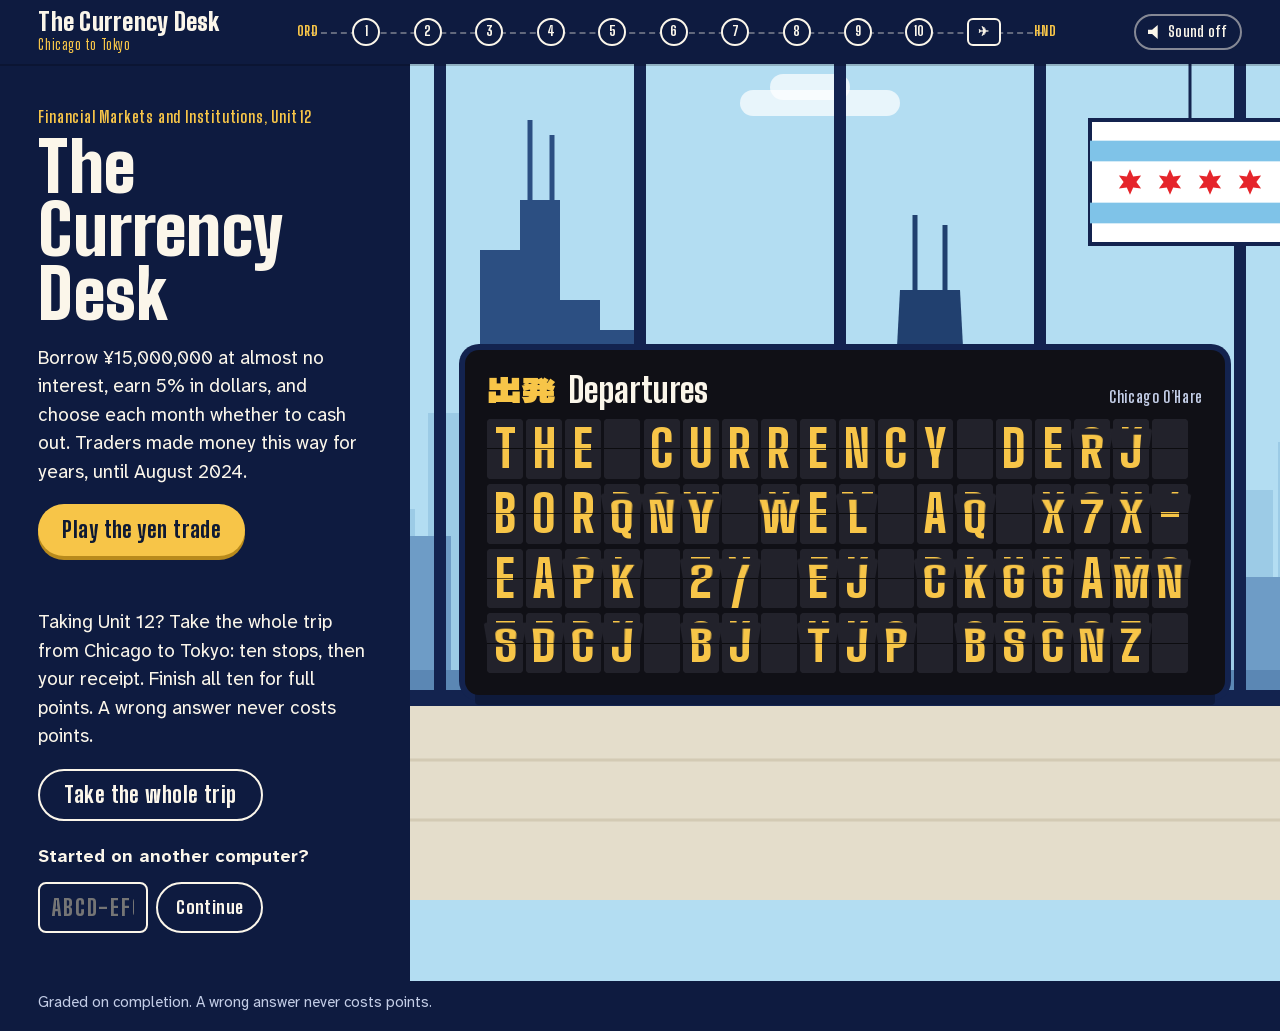
==== v2/index.html @ fcdde96c "Currency Desk v2 preview under v2/ (Chicago to Tokyo journey) Version 1 at the repo root is untouche" ====
<!doctype html>
<html lang="en">
<head>
<meta charset="utf-8">
<meta name="viewport" content="width=device-width, initial-scale=1">
<title>The Currency Desk</title>
<meta name="description" content="Financial Markets and Institutions, Unit 12. Fly from Chicago to Tokyo, change money, price an apple and a Big Mac, and ride the yen carry trade month by month.">
<meta name="theme-color" content="#13234F">
<link rel="icon" href="data:image/svg+xml,%3Csvg xmlns='http://www.w3.org/2000/svg' viewBox='0 0 32 32'%3E%3Crect width='32' height='32' rx='6' fill='%2313234F'/%3E%3Ctext x='16' y='24' font-size='20' text-anchor='middle' fill='%23F7C548' font-family='sans-serif' font-weight='900'%3E%C2%A5%3C/text%3E%3C/svg%3E">
<link rel="preload" href="assets/fonts/big-shoulders.woff2" as="font" type="font/woff2" crossorigin>
<link rel="preload" href="assets/fonts/atkinson-next.woff2" as="font" type="font/woff2" crossorigin>
<link rel="stylesheet" href="style.css">
</head>
<body data-sky="day">
<a class="skip" href="#beat">Skip to the current stop</a>
<div id="backdrop" aria-hidden="true"></div>
<header class="top">
  <p class="mark"><span class="mark-a">The Currency Desk</span><span class="mark-b">Chicago to Tokyo</span></p>
  <nav class="route" aria-label="Your trip: ten stops and your receipt">
    <ol id="route"></ol>
  </nav>
  <div class="tools">
    <button type="button" id="soundBtn" class="tool" aria-pressed="false"><span class="tool-ic" aria-hidden="true"></span><span class="tool-tx">Sound off</span></button>
  </div>
</header>
<main id="beat" tabindex="-1"></main>
<footer class="foot"><p id="codeLine"></p></footer>
<div id="flight" hidden></div>
<script>window.DESK_NO_UI = true;</script>
<script src="config.js"></script>
<script src="desk-engine.js"></script>
<script src="journey.js"></script>
<script src="data/yen-history.js"></script>
<script src="fx.js"></script>
<script src="art.js"></script>
<script src="app.js"></script>
</body>
</html>
---- v2/style.css ----
/* The Currency Desk v2. Palette from the Chicago flag and Hiroshige's night blue; see ../DESIGN.md. */
@font-face { font-family: 'Big Shoulders Display'; src: url(assets/fonts/big-shoulders.woff2) format('woff2'); font-weight: 100 900; font-display: swap; }
@font-face { font-family: 'Atkinson Hyperlegible Next'; src: url(assets/fonts/atkinson-next.woff2) format('woff2'); font-weight: 200 800; font-display: swap; }
@font-face { font-family: 'Dela Gothic One'; src: url(assets/fonts/dela-gothic-jp-subset.woff2) format('woff2'); font-display: swap; }

:root {
  --night: #13234F; --night2: #1C3266; --deep: #0C1736; --band: #0E1B40; --sky: #B3DDF2; --red: #C8102E; --red2: #E5252B;
  --lantern: #F7C548; --paper: #FBF6EA; --ink: #0F1A33; --mint: #2FBF7F; --mint-ink: #146B43; --neon: #FF5FA2; --cyan: #5CE1E6;
  --muted: #C3CDE6; --display: 'Big Shoulders Display', 'Arial Narrow', sans-serif; --body: 'Atkinson Hyperlegible Next', system-ui, sans-serif; --jp: 'Dela Gothic One', 'Hiragino Sans', 'Yu Gothic', sans-serif;
  --gutter: clamp(16px, 3vw, 40px); color-scheme: dark;
}
* { box-sizing: border-box; }
[hidden] { display: none !important; }
html { -webkit-text-size-adjust: 100%; }
body { margin: 0; min-height: 100vh; background: var(--night); color: var(--paper); font: 18px/1.5 var(--body); overflow-x: hidden; }
body[data-sky="day"] { background: var(--sky); }
body[data-sky="deep"] { background: var(--deep); }
body[data-sky="dawn"] { background: #FFE6D5; }
.skip { position: absolute; left: -999px; top: 8px; background: var(--lantern); color: var(--ink); padding: 8px 12px; z-index: 50; }
.skip:focus { left: 8px; }
:focus-visible { outline: 3px solid var(--lantern); outline-offset: 3px; border-radius: 4px; }
.sr { position: absolute; width: 1px; height: 1px; overflow: hidden; clip: rect(0 0 0 0); white-space: nowrap; }
button { font: inherit; color: inherit; cursor: pointer; }

/* ---------- backdrop: the scene behind everything ---------- */
#backdrop { position: fixed; inset: 0; z-index: 0; transition: opacity .6s ease; }
#backdrop svg.backdrop { width: 100%; height: 100%; display: block; }
#backdrop.fade { opacity: 0; }

/* ---------- top bar: the route ---------- */
.top { position: sticky; top: 0; z-index: 20; display: grid; grid-template-columns: auto 1fr auto; align-items: center; gap: 24px; padding: 10px var(--gutter); background: var(--band); box-shadow: 0 2px 0 rgba(0,0,0,.2); }
.mark { margin: 0; display: flex; flex-direction: column; line-height: 1; }
.mark-a { font: 900 24px/1 var(--display); color: var(--paper); letter-spacing: .01em; }
.mark-b { font: 600 14px/1.2 var(--display); color: var(--lantern); letter-spacing: .04em; margin-top: 3px; }
.route ol { list-style: none; margin: 0; padding: 0; display: flex; align-items: center; justify-content: space-between; position: relative; max-width: 760px; margin-inline: auto; }
.route ol::before { content: ''; position: absolute; left: 14px; right: 14px; top: 50%; border-top: 2px dashed rgba(251,246,234,.35); }
.route li { position: relative; z-index: 1; }
.route button { width: 28px; height: 28px; border-radius: 50%; border: 2px solid var(--paper); background: var(--band); padding: 0; display: grid; place-items: center; color: var(--paper); font: 800 13px/1 var(--display); }
.route button.done { background: var(--paper); color: var(--ink); }
.route button[aria-current="step"] { background: var(--lantern); border-color: var(--lantern); color: var(--ink); transform: scale(1.18); }
.route button.end { border-radius: 6px; width: 34px; }
.route .city { font: 800 13px/1 var(--display); color: var(--lantern); letter-spacing: .06em; }
.tools { display: flex; gap: 8px; }
.tool { background: transparent; border: 2px solid rgba(251,246,234,.5); border-radius: 999px; padding: 6px 12px; font: 700 15px/1 var(--display); letter-spacing: .02em; display: inline-flex; align-items: center; gap: 6px; min-height: 36px; }
.tool[aria-pressed="true"] { border-color: var(--lantern); color: var(--lantern); }
.tool-ic { width: 14px; height: 14px; background: currentColor; clip-path: polygon(0 35%, 30% 35%, 70% 0, 70% 100%, 30% 65%, 0 65%); }

/* ---------- a stop ---------- */
main { position: relative; z-index: 1; outline: none; }
.beat { display: grid; grid-template-columns: minmax(300px, 410px) minmax(0, 1fr); grid-template-areas: "head world" "exa world" "ctrl world"; grid-template-rows: auto auto 1fr; min-height: calc(100vh - 60px); }
.head, .ctrl, .exa { background: var(--band); padding: 0 var(--gutter); }
.exa { grid-area: exa; padding-bottom: 8px; }
.exa:empty { display: none; }
.head { grid-area: head; padding-top: clamp(24px, 5vh, 56px); }
.ctrl { grid-area: ctrl; padding-bottom: 48px; }
.world { grid-area: world; position: relative; padding: clamp(16px, 3vw, 40px); display: flex; flex-direction: column; align-items: center; justify-content: center; gap: 20px; min-width: 0; }
.stopno { font: 700 16px/1 var(--display); letter-spacing: .05em; color: var(--lantern); margin: 0 0 10px; }
h1 { font: 900 clamp(44px, 5.4vw, 76px)/.92 var(--display); margin: 0 0 18px; letter-spacing: .003em; text-wrap: balance; }
.prompt { font-size: 19px; margin: 0 0 18px; max-width: 34ch; }
.prompt b { color: var(--lantern); font-weight: 700; }
.q { font-weight: 700; margin: 6px 0 12px; }
.fb { min-height: 1.5em; margin: 14px 0 0; padding: 0; font-size: 17px; }
.fb:empty { display: none; }
.fb.ok, .fb.bad, .fb.info { padding: 12px 14px; border-radius: 10px; }
.fb.ok { background: rgba(47,191,127,.14); border-left: 5px solid var(--mint); }
.fb.bad { background: rgba(229,37,43,.13); border-left: 5px solid var(--red2); }
.fb.info { background: rgba(247,197,72,.12); border-left: 5px solid var(--lantern); }
.fb b.fbtag { font: 800 19px/1 var(--display); letter-spacing: .03em; margin-right: 6px; color: var(--mint); }
.helps { display: flex; flex-wrap: wrap; gap: 10px; margin-top: 14px; }
.link { background: none; border: 0; padding: 4px 0; color: var(--lantern); text-decoration: underline; text-underline-offset: 3px; font-size: 16px; min-height: 36px; }
.helptext { margin: 10px 0 0; padding: 10px 14px; border: 1.5px dashed rgba(247,197,72,.6); border-radius: 10px; font-size: 16px; }
.next { margin-top: 22px; }
.btn { display: inline-flex; align-items: center; justify-content: center; gap: 10px; min-height: 52px; padding: 10px 24px; border-radius: 999px; border: 0; background: var(--lantern); color: var(--ink); font: 800 22px/1 var(--display); letter-spacing: .02em; text-decoration: none; box-shadow: 0 4px 0 #B88A1C; transition: transform .12s ease, box-shadow .12s ease; }
.btn:active { transform: translateY(3px); box-shadow: 0 1px 0 #B88A1C; }
.btn.ghost { background: transparent; color: var(--paper); border: 2px solid var(--paper); box-shadow: none; }
.btn.red { background: var(--red2); color: #fff; box-shadow: 0 4px 0 #8A0F1A; }
.btn.small { min-height: 44px; font-size: 18px; padding: 8px 18px; }
.btn[disabled] { opacity: .45; cursor: not-allowed; }
.row { display: flex; flex-wrap: wrap; gap: 12px; align-items: center; }

/* tickets: the answer options of a question */
.tickets { display: grid; gap: 10px; margin: 0; padding: 0; list-style: none; }
.ticket { width: 100%; text-align: left; background: var(--paper); color: var(--ink); border: 0; border-radius: 10px; padding: 14px 16px 14px 46px; font-size: 17px; line-height: 1.35; position: relative; box-shadow: 0 3px 0 rgba(0,0,0,.25); -webkit-mask: radial-gradient(circle at 0 50%, transparent 9px, #000 10px); mask: radial-gradient(circle at 0 50%, transparent 9px, #000 10px); }
.ticket::before { content: ''; position: absolute; left: 18px; top: 50%; width: 16px; height: 16px; margin-top: -8px; border-radius: 50%; border: 2.5px solid var(--night); }
.ticket.right { background: #DDF5E8; }
.ticket.right::before { background: var(--mint-ink); border-color: var(--mint-ink); }
.ticket.wrong { background: #FBE2E0; }
.ticket.wrong::before { border-color: var(--red); background: linear-gradient(45deg, transparent 42%, var(--red) 42% 58%, transparent 58%), linear-gradient(-45deg, transparent 42%, var(--red) 42% 58%, transparent 58%); }
.ticket .mk { font-weight: 700; margin-left: 6px; }

/* ---------- split-flap ---------- */
.flap { display: inline-flex; gap: .06em; font: 800 1em/1 var(--display); }
.fl-cell { position: relative; display: inline-block; width: .7em; height: 1.16em; perspective: 3em; border-radius: .08em; background: #1B1B22; box-shadow: inset 0 0 0 1px rgba(255,255,255,.04); }
.fl-cell > span { position: absolute; left: 0; right: 0; height: 50%; overflow: hidden; background: #22222B; color: var(--lantern); }
.fl-cell > span b { position: absolute; left: 0; right: 0; height: 1.16em; line-height: 1.16em; text-align: center; font-weight: 800; }
.fl-t, .fl-ft { top: 0; border-radius: .08em .08em 0 0; }
.fl-b, .fl-fb { bottom: 0; border-radius: 0 0 .08em .08em; }
.fl-t b, .fl-ft b { top: 0; }
.fl-b b, .fl-fb b { bottom: 0; }
.fl-ft { transform-origin: 50% 100%; z-index: 2; backface-visibility: hidden; }
.fl-fb { transform-origin: 50% 0; z-index: 2; transform: rotateX(90deg); backface-visibility: hidden; }
.fl-cell::after { content: ''; position: absolute; left: 0; right: 0; top: 50%; height: 1px; margin-top: -.5px; background: rgba(0,0,0,.65); z-index: 3; }
.flap.paper .fl-cell > span { color: var(--paper); }

/* the departures board */
.board { container-type: inline-size; background: #101016; border-radius: 14px; padding: clamp(12px, 2vw, 22px); box-shadow: 0 20px 0 -10px rgba(0,0,0,.25), 0 0 0 6px var(--night); color: var(--lantern); width: min(100%, 760px); }
.board-head { display: flex; align-items: baseline; justify-content: space-between; gap: 12px; margin: 0 0 12px; font: 800 clamp(22px, 3vw, 34px)/1 var(--display); color: var(--paper); }
.board-head .jp { font-family: var(--jp); font-weight: 400; color: var(--lantern); margin-right: .4em; }
.board-head small { font: 700 16px/1 var(--display); color: var(--muted); letter-spacing: .04em; }
.board-rows { display: grid; gap: .7cqw; font-size: calc(100cqw / 13.9); }
.board-row { display: flex; justify-content: space-between; gap: .5em; align-items: center; }
.board.two .board-rows { font-size: calc(100cqw / 13.4); }
.board-cap { font: 600 15px/1.3 var(--body); color: var(--muted); margin: 12px 0 0; }
.hang { width: 4px; height: 26px; background: var(--night); margin: -20px auto 0; }

/* the start screen */
.start-pass { background: var(--paper); color: var(--ink); border-radius: 14px; padding: 16px 20px; display: grid; grid-template-columns: 1fr auto; gap: 8px 20px; align-items: center; width: min(100%, 560px); box-shadow: 0 6px 0 rgba(0,0,0,.2); position: relative; }
.start-pass::after { content: ''; position: absolute; right: 150px; top: 10px; bottom: 10px; border-left: 2px dashed #C8BFA8; }
.codein input { width: 12.5ch; }
.start-pass .lbl { font: 700 14px/1 var(--display); letter-spacing: .06em; color: #4A5577; }
.start-pass .code { font: 900 34px/1 var(--display); letter-spacing: .06em; }
.start-pass .route-txt { font: 900 30px/1 var(--display); }
.codein { display: flex; gap: 8px; margin-top: 12px; flex-wrap: wrap; }
.codein input { font: 800 22px/1 var(--display); letter-spacing: .08em; padding: 10px 12px; width: 11ch; border-radius: 8px; border: 2px solid var(--paper); background: transparent; color: var(--paper); text-transform: uppercase; }

/* ---------- paper slips, tags and ledgers (where answers are typed) ---------- */
.slip { background: var(--paper); color: var(--ink); border-radius: 6px; padding: 14px 18px; box-shadow: 0 6px 0 rgba(0,0,0,.18); position: relative; }
.slip.torn { -webkit-mask: linear-gradient(#000 0 0) top/100% calc(100% - 8px) no-repeat, radial-gradient(circle at 6px 0, transparent 5px, #000 5.5px) bottom/12px 8px repeat-x; mask: linear-gradient(#000 0 0) top/100% calc(100% - 8px) no-repeat, radial-gradient(circle at 6px 0, transparent 5px, #000 5.5px) bottom/12px 8px repeat-x; padding-bottom: 22px; }
.slip h3 { font: 800 15px/1 var(--display); letter-spacing: .06em; color: #4A5577; margin: 0 0 8px; }
.eq { display: flex; flex-wrap: wrap; align-items: center; gap: 6px 10px; font: 800 clamp(24px, 3vw, 34px)/1.15 var(--display); }
.eq .op { color: #6A7391; font-weight: 600; }
.eq .ans { color: var(--mint-ink); }
.eq + .eq { margin-top: 10px; }
.num-in { display: inline-flex; align-items: center; border-bottom: 3px solid var(--ink); }
.num-in span { font: inherit; color: #6A7391; }
.num-in input { font: 800 clamp(24px, 3vw, 34px)/1.1 var(--display); width: 6.2ch; border: 2px solid #C9A227; border-bottom: 0; background: #FFF1B8; color: var(--ink); padding: 4px 6px; border-radius: 4px 4px 0 0; }
.num-in input.wide { width: 8.5ch; }
.num-in.ok { border-color: var(--mint-ink); }
.num-in.bad { border-color: var(--red); }
.num-in .mk { margin-left: 6px; font-size: .8em; }
.ex { opacity: .96; transform: scale(.94); transform-origin: top center; }
.ex-cap { font-size: 15px; color: var(--muted); margin: 6px 0 0; max-width: 46ch; }
.label-chip { display: inline-block; font: 800 14px/1 var(--display); letter-spacing: .06em; background: var(--lantern); color: var(--ink); padding: 5px 8px; border-radius: 4px; margin-bottom: 8px; }
.pair { display: grid; grid-template-columns: repeat(2, minmax(0, 1fr)); gap: 18px; width: min(100%, 760px); align-items: start; }

/* the counter */
.booth { width: min(100%, 760px); background: var(--night); border-radius: 18px 18px 8px 8px; padding: 0 0 18px; box-shadow: 0 0 0 6px #0A1230; color: var(--paper); }
.booth-sign { display: flex; align-items: center; justify-content: center; gap: 16px; background: var(--lantern); color: var(--ink); border-radius: 18px 18px 0 0; padding: 10px 16px; font: 900 clamp(20px, 3vw, 30px)/1 var(--display); letter-spacing: .04em; }
.booth-sign .jp { font: 400 clamp(20px, 3vw, 30px)/1 var(--jp); letter-spacing: .1em; }
.booth-rate { display: flex; justify-content: center; align-items: center; gap: 12px; padding: 16px; font-size: clamp(22px, 3.4vw, 40px); }
.booth-rate .lab { font: 700 18px/1.1 var(--display); color: var(--muted); text-align: right; }
.booth-body { display: grid; grid-template-columns: minmax(0, 1fr) minmax(0, 1fr); gap: 16px; padding: 0 16px; }
.tray { min-height: 140px; background: #0A1230; border-radius: 10px; padding: 12px; position: relative; display: flex; flex-wrap: wrap; align-content: flex-start; gap: 4px; }
.tray .lbl { position: absolute; left: 12px; bottom: 8px; font: 700 13px/1 var(--display); color: var(--muted); letter-spacing: .05em; }
.tray .note { width: 92px; height: auto; display: block; margin-right: -46px; filter: drop-shadow(0 2px 0 rgba(0,0,0,.35)); }
.tray .note.dl { animation: slidein .45s cubic-bezier(.2,.9,.3,1.2) both; }
@keyframes slidein { from { transform: translate(-60px, -30px) rotate(-12deg); opacity: 0; } to { transform: none; opacity: 1; } }
.tray .count { position: absolute; right: 12px; bottom: 8px; font: 900 26px/1 var(--display); color: var(--lantern); }

/* scales */
.scalebox { width: min(100%, 640px); }
.scale { width: 100%; display: block; overflow: visible; }
.tags { display: grid; grid-template-columns: 1fr 1fr; gap: 14px; margin-top: -8px; }
.tag { background: var(--paper); color: var(--ink); border-radius: 8px; padding: 10px 12px 12px; position: relative; text-align: center; box-shadow: 0 4px 0 rgba(0,0,0,.25); }
.tag::before { content: ''; position: absolute; left: 50%; top: 8px; width: 10px; height: 10px; margin-left: -5px; border-radius: 50%; background: var(--night); }
.tag .where { font: 800 15px/1 var(--display); letter-spacing: .06em; color: #4A5577; margin: 10px 0 6px; }
.tag .price { font: 900 clamp(30px, 4.2vw, 46px)/1 var(--display); }
.tag .jp, .node .jp, .jp-s { font: 700 16px/1 'Hiragino Kaku Gothic ProN', 'Hiragino Sans', 'Yu Gothic', 'Noto Sans JP', 'Noto Sans CJK JP', sans-serif; margin-right: 6px; }
.tag .sub { font-size: 15px; margin-top: 6px; color: #3A4568; }
.tag .eq { justify-content: center; font-size: clamp(22px, 2.6vw, 28px); margin-top: 8px; }
.tag button.pick { margin-top: 10px; width: 100%; }
.pick { background: var(--night); color: var(--paper); border: 0; border-radius: 999px; min-height: 44px; font: 800 18px/1 var(--display); letter-spacing: .02em; padding: 8px 14px; }
.pick[aria-pressed="true"] { background: var(--mint-ink); }
.pick.no { background: var(--red); }
.awning { width: min(100%, 640px); height: 54px; border-radius: 10px 10px 0 0; background: repeating-linear-gradient(90deg, var(--red2) 0 48px, var(--paper) 48px 96px); position: relative; display: grid; place-items: center; box-shadow: 0 10px 0 -4px rgba(0,0,0,.3); }
.awning::after { content: ''; position: absolute; left: 0; right: 0; bottom: -14px; height: 14px; background: radial-gradient(circle at 24px 0, var(--red2) 23px, transparent 24px) 0 0/96px 14px repeat-x, radial-gradient(circle at 72px 0, var(--paper) 23px, transparent 24px) 0 0/96px 14px repeat-x; }
.awning span { background: var(--night); color: var(--paper); font: 400 26px/1 var(--jp); padding: 8px 18px; border-radius: 6px; letter-spacing: .12em; position: relative; z-index: 1; }
.neon { font: 400 clamp(28px, 5vw, 54px)/1 var(--jp); color: #FFE3F0; text-shadow: 0 0 6px var(--neon), 0 0 18px var(--neon), 0 0 36px rgba(255,95,162,.6); padding: 10px 22px; border: 4px solid #FFE3F0; border-radius: 16px; box-shadow: 0 0 10px var(--neon), inset 0 0 10px var(--neon); letter-spacing: .06em; }
.neon small { display: block; font: 800 16px/1.4 var(--display); letter-spacing: .2em; text-align: center; color: var(--paper); text-shadow: none; }
.dialbox { display: grid; grid-template-columns: auto minmax(0, 1fr); gap: 18px; align-items: center; width: min(100%, 640px); }
.dial { width: clamp(180px, 22vw, 240px); aspect-ratio: 1; touch-action: none; cursor: grab; border-radius: 50%; }
.dial:active { cursor: grabbing; }
.dial-svg { width: 100%; height: 100%; display: block; }
.readout { font-size: 18px; }
.readout .big { font: 900 clamp(26px, 3.2vw, 38px)/1.05 var(--display); display: block; margin-bottom: 6px; }
.readout .eqline { font: 800 clamp(22px, 2.6vw, 28px)/1.2 var(--display); color: var(--lantern); }
.mini { width: min(100%, 640px); background: rgba(14,27,64,.85); border-radius: 14px; padding: 12px 14px; border: 1.5px solid rgba(251,246,234,.2); }
.mini summary { cursor: pointer; font: 800 18px/1.2 var(--display); letter-spacing: .03em; color: var(--lantern); min-height: 32px; }
.mini .minirow { display: grid; grid-template-columns: minmax(0, 1fr) 140px; gap: 12px; align-items: center; margin-top: 8px; }
.mini .minirow p { margin: 0; font-size: 15px; }

/* the market */
.market { width: min(100%, 820px); display: grid; gap: 16px; }
.gauge { background: rgba(10,18,48,.9); border-radius: 14px; padding: 14px 16px; border: 1.5px solid rgba(251,246,234,.18); }
.gauge h3 { margin: 0 0 8px; font: 800 20px/1.1 var(--display); letter-spacing: .02em; display: flex; justify-content: space-between; align-items: baseline; gap: 10px; }
.gauge h3 small { font: 600 14px/1 var(--body); color: var(--muted); }
.tape { position: relative; height: 46px; border-radius: 8px; background: #1B2A55; box-shadow: inset 4px 0 0 rgba(92,225,230,.6), inset -4px 0 0 rgba(255,95,162,.6); }
.tape .band { position: absolute; top: 0; bottom: 0; background: rgba(247,197,72,.12); border-left: 3px solid var(--lantern); border-right: 3px solid var(--lantern); }
.tape .mark { position: absolute; top: -6px; bottom: -6px; width: 6px; margin-left: -3px; background: var(--paper); border-radius: 3px; box-shadow: 0 0 0 3px var(--night); transition: left .7s cubic-bezier(.2,.9,.3,1); }
.tape .ends { position: absolute; inset: 0; display: flex; justify-content: space-between; align-items: center; padding: 0 10px; font-size: 14px; color: var(--paper); pointer-events: none; }
.tape .ends .jp { font-family: var(--jp); }
.gauge .bigflap { font-size: clamp(28px, 4vw, 44px); }
.gaugerow { display: grid; grid-template-columns: 1fr 1fr; gap: 16px; }
.tank { display: flex; align-items: center; gap: 10px; margin-top: 10px; font-size: 14px; color: var(--muted); }
.tank .t { flex: 1; height: 12px; border-radius: 6px; background: rgba(251,246,234,.15); overflow: hidden; }
.tank .t i { display: block; height: 100%; background: var(--mint); transition: width .7s ease; }
.gnote { font-size: 15px; margin: 8px 0 0; min-height: 1.4em; color: var(--paper); }
.orders { display: grid; grid-template-columns: repeat(auto-fit, minmax(150px, 1fr)); gap: 10px; }
.order { text-align: left; border: 0; border-radius: 10px; padding: 10px 12px; background: var(--paper); color: var(--ink); box-shadow: 0 4px 0 rgba(0,0,0,.3); min-height: 84px; display: flex; flex-direction: column; gap: 4px; transition: transform .35s ease, opacity .35s ease; }
.order b { font: 800 18px/1.05 var(--display); }
.order span { font-size: 14px; line-height: 1.25; }
.order .side { font: 800 13px/1 var(--display); letter-spacing: .06em; padding: 3px 6px; border-radius: 4px; align-self: flex-start; }
.order .side.buy { background: #CFEFF1; color: #0D4F53; }
.order .side.sell { background: #FFD3E4; color: #7A0F3D; }
.order { position: relative; }
.order .sentmk { display: none; position: absolute; right: 10px; top: 10px; font: 800 13px/1 var(--display); letter-spacing: .06em; background: var(--night); color: var(--paper); padding: 3px 6px; border-radius: 4px; }
.order.sent { opacity: .45; pointer-events: none; transform: scale(.97); box-shadow: none; }
.order.sent .sentmk { display: block; }
.stamp-note { display: block; margin-top: 10px; }
.gnote .stamp { margin-top: 16px; }
.stamp { display: inline-block; font: 900 22px/1 var(--display); letter-spacing: .04em; color: #fff; background: var(--red); padding: 10px 14px; border-radius: 6px; transform: rotate(-4deg); box-shadow: 0 0 0 3px #fff, 0 0 0 6px var(--red); }
.stamp.drop { animation: stampin .5s cubic-bezier(.2,1.4,.4,1) both; }
@keyframes stampin { from { transform: translateY(-80px) rotate(-14deg) scale(1.4); opacity: 0; } to { transform: rotate(-4deg); opacity: 1; } }

/* the trading floor */
.floor { width: min(100%, 900px); display: grid; gap: 14px; }
.tickerbar { display: flex; flex-wrap: wrap; align-items: center; justify-content: space-between; gap: 12px; background: rgba(8,17,42,.92); border-radius: 12px; padding: 12px 16px; border: 1.5px solid rgba(251,246,234,.15); }
.tickerbar .pair-l { font: 800 16px/1.1 var(--display); color: var(--muted); letter-spacing: .05em; }
.tickerbar .jp { font-family: var(--jp); color: var(--neon); }
.tickerbar .tick { font-size: clamp(28px, 4vw, 44px); }
.month { font: 900 clamp(24px, 3vw, 34px)/1 var(--display); }
.gainbox { text-align: right; }
.gainbox .lab { font-size: 14px; color: var(--muted); display: block; }
.gainbox .val { font: 900 clamp(30px, 4.4vw, 50px)/1 var(--display); color: var(--mint); font-variant-numeric: tabular-nums; }
.gainbox .val.neg { color: #FF8B85; }
.chartwrap { background: rgba(8,17,42,.95); border-radius: 14px; padding: 10px 12px 6px; border: 1.5px solid rgba(251,246,234,.15); position: relative; }
.chart { width: 100%; height: auto; display: block; overflow: visible; }
.accounts { display: grid; grid-template-columns: 1fr 1fr; gap: 12px; }
.acct { background: rgba(8,17,42,.9); border-radius: 12px; padding: 10px 14px; border: 1.5px solid rgba(251,246,234,.15); position: relative; overflow: hidden; }
.acct .lab { font-size: 14px; color: var(--muted); }
.acct .v { font: 900 26px/1.1 var(--display); font-variant-numeric: tabular-nums; }
.acct .coinfly { position: absolute; right: 16px; top: -30px; width: 30px; height: 30px; border-radius: 50%; background: var(--lantern); border: 3px solid #B88A1C; color: var(--ink); font: 900 14px/24px var(--display); text-align: center; }
.acct .coinfly.go { animation: coin .8s cubic-bezier(.4,0,.6,1.4) both; }
@keyframes coin { 0% { transform: translateY(0); opacity: 0; } 20% { opacity: 1; } 100% { transform: translateY(56px); opacity: 0; } }
.acct .plus { position: absolute; right: 14px; bottom: 8px; font: 800 16px/1 var(--display); color: var(--mint); opacity: 0; }
.acct .plus.go { animation: rise 1.1s ease both; }
.acct .plus.minus { color: #FF8B85; }
@keyframes rise { 0% { opacity: 0; transform: translateY(8px); } 25% { opacity: 1; } 100% { opacity: 0; transform: translateY(-16px); } }
.news { font-size: 18px; min-height: 3em; margin: 0; padding: 12px 16px; border-radius: 10px; background: rgba(8,17,42,.9); border-left: 5px solid var(--lantern); }
.news.alert { border-left-color: var(--red2); background: rgba(80,10,20,.85); }
.decide { display: flex; flex-wrap: wrap; gap: 12px; }
.shake { animation: shake .5s ease both; }
@keyframes shake { 10%, 90% { transform: translateX(-2px); } 20%, 80% { transform: translateX(4px); } 30%, 50%, 70% { transform: translateX(-6px); } 40%, 60% { transform: translateX(6px); } }
.flow { display: grid; grid-template-columns: 1fr auto 1fr auto 1fr; gap: 10px; align-items: center; width: min(100%, 860px); }
.node { background: var(--paper); color: var(--ink); border-radius: 12px; padding: 14px; text-align: center; min-height: 150px; display: flex; flex-direction: column; justify-content: center; gap: 4px; box-shadow: 0 5px 0 rgba(0,0,0,.3); }
.node b { font: 900 22px/1 var(--display); }
.node .jp { color: var(--red); }
.node .amt { font: 900 26px/1 var(--display); color: var(--ink); min-height: 1em; }
.node.lit { box-shadow: 0 0 0 4px var(--lantern), 0 5px 0 rgba(0,0,0,.3); }
.arrow { width: 44px; height: 6px; background: rgba(251,246,234,.3); position: relative; border-radius: 3px; }
.arrow::after { content: ''; position: absolute; right: -4px; top: -7px; border: 10px solid transparent; border-left: 12px solid rgba(251,246,234,.3); border-right: 0; }
.arrow.lit { background: var(--lantern); }
.arrow.lit::after { border-left-color: var(--lantern); }
.ledger { background: var(--paper); color: var(--ink); border-radius: 6px; padding: 14px 16px; box-shadow: 0 6px 0 rgba(0,0,0,.25); background-image: repeating-linear-gradient(transparent 0 43px, #E3D9C0 43px 44px); }
.ledger h3 { margin: 0 0 6px; font: 800 18px/1.1 var(--display); letter-spacing: .03em; }
.ledger .ln { display: grid; grid-template-columns: minmax(0, 1.2fr) minmax(0, 1.3fr) minmax(0, 1fr); gap: 10px; align-items: center; min-height: 44px; border-bottom: 1px solid #E3D9C0; }
.ledger .ln:last-child { border-bottom: 0; }
.ledger .ln .l { font-weight: 700; font-size: 16px; }
.ledger .ln .c { font-size: 15px; color: #3A4568; }
.ledger .ln .r { font: 900 24px/1 var(--display); text-align: right; }
.ledger .r .num-in input { font-size: 22px; width: 100%; text-align: right; }
.ledger .r .num-in { width: 100%; }
.ledger.ex { transform: none; opacity: .97; }
.slider { width: 100%; accent-color: var(--lantern); height: 36px; }
.bemeter { display: grid; grid-template-columns: minmax(0, 1fr) auto; gap: 14px; align-items: center; background: rgba(8,17,42,.9); padding: 12px 16px; border-radius: 12px; border: 1.5px solid rgba(251,246,234,.15); }
.bemeter .val { font: 900 clamp(26px, 3.4vw, 40px)/1 var(--display); text-align: right; font-variant-numeric: tabular-nums; }
.history { width: min(100%, 900px); background: var(--paper); color: var(--ink); border-radius: 14px; padding: 16px 18px; box-shadow: 0 8px 0 rgba(0,0,0,.25); }
.history h2 { font: 900 30px/1 var(--display); margin: 0 0 4px; }
.history p { margin: 0 0 8px; font-size: 16px; }
.history svg { width: 100%; height: auto; display: block; }
.history .src { font-size: 13px; color: #4A5577; margin-top: 6px; }

/* postcards */
.cards3 { display: grid; grid-template-columns: repeat(3, minmax(0, 1fr)); gap: 16px; width: min(100%, 900px); }
.pc { background: var(--paper); color: var(--ink); border: 0; border-radius: 10px; padding: 10px; text-align: left; box-shadow: 0 6px 0 rgba(0,0,0,.2); position: relative; display: flex; flex-direction: column; gap: 8px; transition: transform .2s ease; }
.pc svg { width: 100%; height: auto; border-radius: 6px; display: block; }
.pc .who { font-size: 16px; font-weight: 700; line-height: 1.3; }
.pc .after { font-size: 15px; color: #3A4568; }
.pc[aria-pressed="true"] { transform: translateY(-6px); box-shadow: 0 0 0 4px var(--mint-ink), 0 10px 0 rgba(0,0,0,.2); }
.pc .chk { position: absolute; top: 18px; right: 18px; width: 36px; height: 36px; border-radius: 50%; background: var(--paper); border: 3px solid var(--night); display: grid; place-items: center; font: 900 20px/1 var(--display); color: transparent; }
.pc[aria-pressed="true"] .chk { background: var(--mint-ink); border-color: var(--mint-ink); color: #fff; }
.pc .verdict { font: 900 18px/1 var(--display); letter-spacing: .04em; padding: 6px 8px; border-radius: 4px; align-self: flex-start; }
.pc .verdict.win { background: #DDF5E8; color: var(--mint-ink); }
.pc .verdict.lose { background: #FBE2E0; color: var(--red); }
.coinwrap { width: min(100%, 520px); }
.coinwrap svg { width: 100%; height: auto; display: block; }
.coinwrap .coin { transform-origin: 200px 80px; }
.coinwrap.wobble .coin { animation: wob 2.6s ease-in-out both; }
@keyframes wob { 0% { transform: none; } 30% { transform: translateY(26px) rotate(-8deg); } 60% { transform: translateY(26px) rotate(-8deg); } 100% { transform: none; } }

/* the postcard home */
.postcard { width: min(100%, 860px); background: var(--paper); color: var(--ink); border-radius: 10px; display: grid; grid-template-columns: minmax(0, .9fr) minmax(0, 1.1fr); box-shadow: 0 10px 0 rgba(0,0,0,.2); overflow: hidden; }
.postcard .pic { position: relative; background: var(--night); min-height: 260px; }
.postcard .pic img { width: 100%; height: 100%; object-fit: cover; display: block; }
.postcard .pic .bubble { position: absolute; left: 14px; right: 14px; bottom: 14px; background: #fff; color: var(--ink); border-radius: 16px 16px 16px 4px; padding: 10px 14px; font-size: 16px; box-shadow: 0 4px 0 rgba(0,0,0,.25); }
.postcard .write { padding: 16px 18px; position: relative; }
.postcard .stampbox { position: absolute; right: 16px; top: 16px; width: 64px; height: 76px; border: 3px dotted var(--red); display: grid; place-items: center; font: 400 22px/1 var(--jp); color: var(--red); background: #fff; }
.postcard label { font: 800 18px/1 var(--display); letter-spacing: .03em; display: block; margin: 6px 0 10px; }
.postcard textarea { width: 100%; min-height: 220px; resize: vertical; border: 0; background: repeating-linear-gradient(transparent 0 33px, #D6CCB4 33px 34px); color: var(--ink); font: 19px/34px var(--body); padding: 0 4px; }
.postcard .wc { font-size: 15px; color: #3A4568; margin: 6px 0 0; }

/* the receipt */
.passprev { width: min(100%, 640px); border-radius: 12px; box-shadow: 0 12px 0 rgba(0,0,0,.2); display: block; }
.openlist { list-style: none; padding: 0; margin: 10px 0 0; display: grid; gap: 6px; }
.openlist li { display: flex; gap: 10px; align-items: center; flex-wrap: wrap; }
.okmark { font: 900 16px/1 var(--display); color: var(--mint); }
.nomark { font: 900 16px/1 var(--display); color: #FF8B85; }

/* flight */
#flight { position: fixed; inset: 0; z-index: 40; background: var(--sky); display: grid; place-items: center; overflow: hidden; }
#flight .sky { position: absolute; inset: 0; background: linear-gradient(180deg, #B3DDF2, #FFD9C2 55%, #13234F 56%); }
#flight .layer { position: absolute; inset: 0; transition: opacity 2.6s ease; }
#flight svg.route-map { position: absolute; inset: 0; width: 100%; height: 100%; }
#flight .arrive { position: relative; z-index: 2; display: grid; grid-template-columns: auto minmax(0, 360px); gap: 28px; align-items: center; padding: 24px; opacity: 0; transition: opacity .8s ease; max-width: 900px; }
#flight .arrive.show { opacity: 1; }
#flight .poster { margin: 0; border: 10px solid var(--paper); box-shadow: 0 16px 0 rgba(0,0,0,.3); background: var(--paper); width: min(36vw, calc(60vh * .66)); }
#flight .poster img { width: 100%; height: auto; display: block; }
#flight.landed svg.route-map { opacity: .18; transition: opacity 1s ease; }
#flight .poster figcaption { font-size: 12px; color: var(--ink); padding: 6px 2px 0; line-height: 1.3; }
#flight h2 { font: 900 clamp(60px, 9vw, 120px)/.85 var(--display); margin: 0; color: var(--paper); }
#flight h2 .jp { display: block; font: 400 clamp(36px, 5vw, 60px)/1.1 var(--jp); color: var(--lantern); }
#flight p { color: var(--paper); font-size: 19px; }
#flight .skipf { position: absolute; right: 16px; top: 16px; z-index: 3; }

.foot { position: relative; z-index: 0; padding: 10px var(--gutter) 18px; background: var(--band); color: var(--muted); font-size: 15px; }
.foot p { margin: 0; }
.foot b { color: var(--paper); letter-spacing: .06em; }

/* ---------- phone ---------- */
@media (max-width: 860px) {
  .top { grid-template-columns: 1fr auto; gap: 8px 12px; padding: 8px 16px; }
  .route { grid-column: 1 / -1; grid-row: 2; }
  .route .city { display: none; }
  .route button { width: 24px; height: 24px; font-size: 12px; }
  .route button.end { width: 28px; }
  .mark-a { font-size: 21px; }
  .beat { grid-template-columns: minmax(0, 1fr); grid-template-areas: "head" "exa" "world" "ctrl"; min-height: 0; }
  .exa { padding-bottom: 14px; }
  .head { padding-top: 20px; padding-bottom: 4px; }
  .ctrl { padding-top: 16px; }
  .world { padding: 18px 16px 22px; }
  h1 { font-size: clamp(40px, 12vw, 56px); margin-bottom: 12px; }
  .prompt { font-size: 18px; max-width: none; }
  .pair, .booth-body, .gaugerow, .accounts { grid-template-columns: minmax(0, 1fr); }
  .dialbox { grid-template-columns: minmax(0, 1fr); justify-items: center; text-align: center; }
  .cards3 { grid-template-columns: minmax(0, 1fr); }
  .pc { display: grid; grid-template-columns: 120px minmax(0, 1fr); align-items: start; }
  .pc svg { grid-row: span 3; }
  .pc .chk { top: auto; bottom: 10px; right: 10px; }
  .flow { grid-template-columns: minmax(0, 1fr); }
  .arrow { transform: rotate(90deg); margin: 6px auto; }
  .postcard { grid-template-columns: minmax(0, 1fr); }
  .postcard .pic { min-height: 180px; max-height: 220px; }
  .ledger .ln { grid-template-columns: minmax(0, 1fr) minmax(0, 1fr); }
  .ledger .ln .c { grid-column: 1 / -1; grid-row: 2; font-size: 14px; padding-bottom: 6px; }
  #flight .arrive { grid-template-columns: minmax(0, 1fr); justify-items: center; text-align: center; }
  #flight .poster { width: min(60vw, 240px); }
  .mini .minirow { grid-template-columns: minmax(0, 1fr) 96px; }
  .start-pass::after { right: 120px; }
}
@media (max-width: 860px) {
  .ridebar { position: fixed; left: 0; right: 0; bottom: 0; z-index: 30; background: var(--band); padding: 10px 16px 14px; box-shadow: 0 -3px 0 rgba(247,197,72,.5); }
  .ridebar .q { font-size: 15px; margin: 0 0 8px; }
  .ridebar .decide { flex-wrap: nowrap; gap: 8px; }
  .ridebar .btn { font-size: 17px; min-height: 48px; padding: 8px 12px; flex: 1; }
  body:has(.ridebar) .foot { padding-bottom: 150px; }
  .accounts { grid-template-columns: 1fr 1fr; }
  .acct .v { font-size: 19px; }
  .acct .lab { font-size: 12px; }
  .tickerbar { padding: 10px 12px; }
}
@media (prefers-reduced-motion: reduce) {
  *, *::before, *::after { animation-duration: .01ms !important; animation-iteration-count: 1 !important; transition-duration: .01ms !important; }
}

/* the example panel in the left band */
.exa .mini { width: 100%; background: rgba(255,255,255,.05); }
.exa .slip.ex, .exa .ledger.ex { transform: none; }
.exa .slip .eq { font-size: 24px; }
.exa .ledger .ln { grid-template-columns: minmax(0, 1fr) auto; }
.exa .ledger .ln .c { grid-column: 1 / -1; grid-row: 2; font-size: 14px; padding-bottom: 4px; }
.exa .ledger .ln .r { font-size: 22px; }
.exa .minirow { grid-template-columns: minmax(0, 1fr) 110px; }
.bmrow { display: grid; grid-template-columns: minmax(0, 1.25fr) minmax(0, 1fr); gap: 28px; align-items: center; width: min(100%, 980px); }
.bmrow .dialbox { grid-template-columns: minmax(0, 1fr); justify-items: center; text-align: center; width: 100%; }
.openlist li { justify-content: space-between; border-bottom: 1px solid rgba(251,246,234,.15); padding: 4px 0; }
.openlist .link { min-height: 32px; }
@media (max-width: 860px) { .bmrow { grid-template-columns: minmax(0, 1fr); } }

/* the hook and the share card */
.dare { font: 800 22px/1.2 var(--display); color: var(--ink); background: var(--lantern); padding: 10px 14px; border-radius: 8px; margin: 0 0 16px; }
.head .row { margin: 4px 0 26px; }
.share { width: 100%; background: var(--paper); color: var(--ink); border-radius: 14px; padding: 16px 18px; box-shadow: 0 6px 0 rgba(0,0,0,.25); }
.exits { display: grid; grid-template-columns: repeat(12, 1fr); gap: 4px; align-items: end; height: 70px; margin-bottom: 8px; }
.exits span { display: flex; flex-direction: column; align-items: center; justify-content: flex-end; gap: 3px; height: 100%; }
.exits i { display: block; width: 70%; background: #9CC9B3; border-radius: 3px 3px 0 0; }
.exits i.neg { background: #F2A39F; }
.exits b { font: 800 13px/1 var(--display); color: #4A5577; }
.exits .best i { background: var(--mint-ink); }
.exits .me i { background: var(--lantern); box-shadow: 0 0 0 3px var(--ink); }
.exits .me b { color: var(--ink); text-decoration: underline; }
.verdict-l { font: 800 22px/1.2 var(--display); margin: 6px 0 12px; }
.sharemsg { margin: 8px 0 0; font-size: 15px; }
.nw { white-space: nowrap; }
.share .btn.ghost { color: var(--ink); border-color: var(--ink); }
@media (max-width: 860px) { .bemeter { grid-template-columns: minmax(0, 1fr); } .bemeter .val { text-align: left; } }
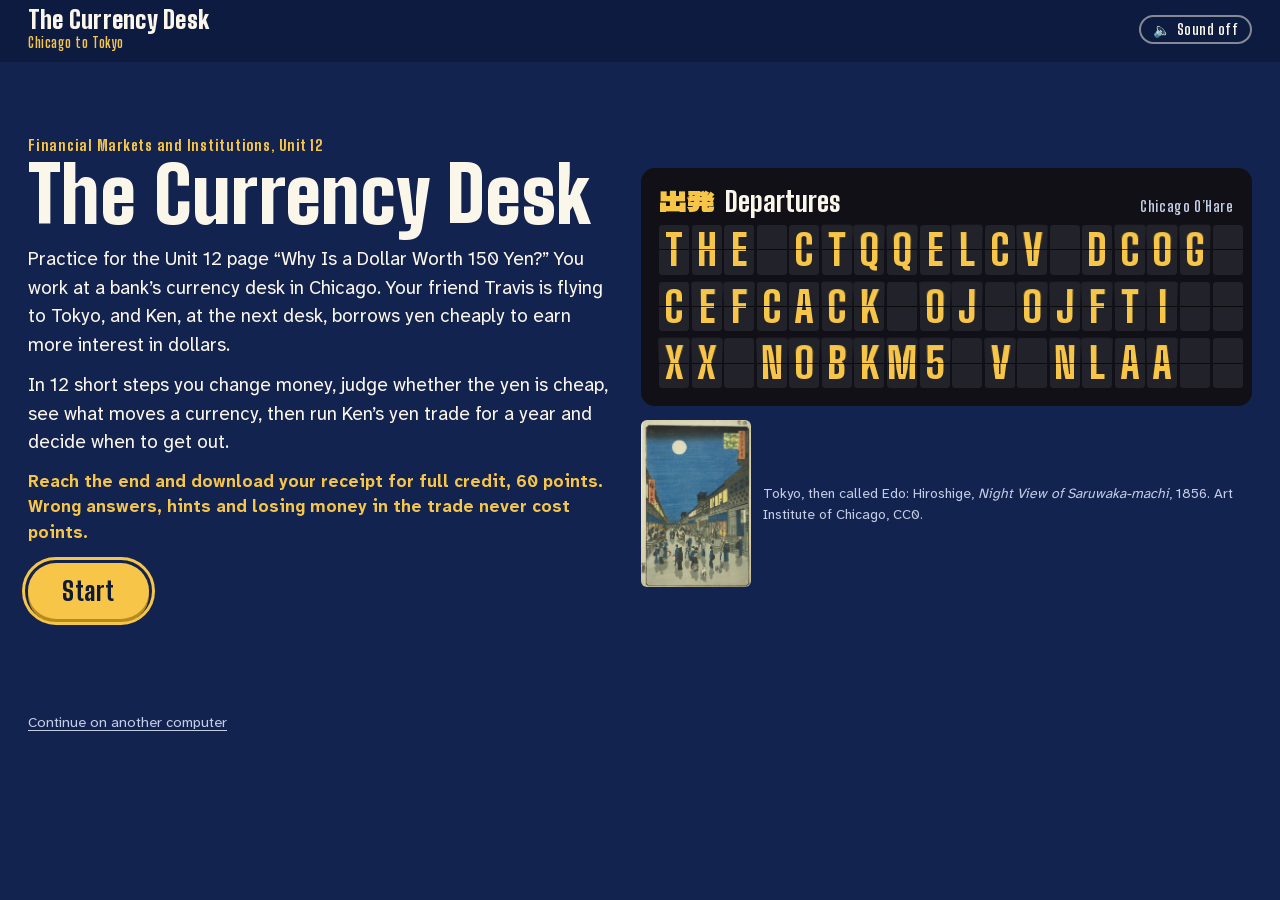
==== commit 6d4db6d6: "Currency Desk v2: step-by-step rebuild (one Start button, twelve named steps, the yen trade as the o" ====
--- a/v2/index.html
+++ b/v2/index.html
@@ -4,32 +4,32 @@
 <meta charset="utf-8">
 <meta name="viewport" content="width=device-width, initial-scale=1">
 <title>The Currency Desk</title>
-<meta name="description" content="Financial Markets and Institutions, Unit 12. Fly from Chicago to Tokyo, change money, price an apple and a Big Mac, and ride the yen carry trade month by month.">
-<meta name="theme-color" content="#13234F">
+<meta name="description" content="Financial Markets and Institutions, Unit 12. Practice for Why Is a Dollar Worth 150 Yen?: change money, judge whether the yen is cheap, see what moves a currency, and run the yen carry trade for a year.">
+<meta name="theme-color" content="#0E1B40">
 <link rel="icon" href="data:image/svg+xml,%3Csvg xmlns='http://www.w3.org/2000/svg' viewBox='0 0 32 32'%3E%3Crect width='32' height='32' rx='6' fill='%2313234F'/%3E%3Ctext x='16' y='24' font-size='20' text-anchor='middle' fill='%23F7C548' font-family='sans-serif' font-weight='900'%3E%C2%A5%3C/text%3E%3C/svg%3E">
 <link rel="preload" href="assets/fonts/big-shoulders.woff2" as="font" type="font/woff2" crossorigin>
 <link rel="preload" href="assets/fonts/atkinson-next.woff2" as="font" type="font/woff2" crossorigin>
 <link rel="stylesheet" href="style.css">
 </head>
-<body data-sky="day">
-<a class="skip" href="#beat">Skip to the current stop</a>
-<div id="backdrop" aria-hidden="true"></div>
+<body>
+<a class="skip" href="#main">Skip to the step</a>
 <header class="top">
-  <p class="mark"><span class="mark-a">The Currency Desk</span><span class="mark-b">Chicago to Tokyo</span></p>
-  <nav class="route" aria-label="Your trip: ten stops and your receipt">
-    <ol id="route"></ol>
-  </nav>
-  <div class="tools">
-    <button type="button" id="soundBtn" class="tool" aria-pressed="false"><span class="tool-ic" aria-hidden="true"></span><span class="tool-tx">Sound off</span></button>
+  <div class="top-in">
+    <p class="mark"><span class="mark-a">The Currency Desk</span><span class="mark-b">Chicago to Tokyo</span></p>
+    <nav class="route" aria-label="The twelve steps and your receipt"><ol id="route"></ol><p class="route-now" id="routeNow" aria-live="polite"></p></nav>
+    <div class="tools"><button type="button" id="soundBtn" class="tool" aria-pressed="false"><span class="tool-ic" aria-hidden="true"></span><span class="tool-tx">Sound off</span></button></div>
   </div>
 </header>
-<main id="beat" tabindex="-1"></main>
-<footer class="foot"><p id="codeLine"></p></footer>
-<div id="flight" hidden></div>
+<main id="main" tabindex="-1"></main>
+<footer class="foot">
+  <p><span id="codeLine"></span><details id="codeMore"><summary>Continue on another computer</summary>
+    <form class="codein" id="codeForm"><label for="codeIn">Type the desk code from your other computer</label><input id="codeIn" placeholder="ABCD-EFGH" maxlength="9" autocomplete="off" spellcheck="false"><button class="btn small ghost light" type="submit">Continue</button><span class="err" id="codeErr" role="alert"></span></form></details></p>
+</footer>
 <script>window.DESK_NO_UI = true;</script>
 <script src="config.js"></script>
 <script src="desk-engine.js"></script>
 <script src="journey.js"></script>
+<script src="lesson.js"></script>
 <script src="data/yen-history.js"></script>
 <script src="fx.js"></script>
 <script src="art.js"></script>
--- a/v2/style.css
+++ b/v2/style.css
@@ -1,96 +1,166 @@
-/* The Currency Desk v2. Palette from the Chicago flag and Hiroshige's night blue; see ../DESIGN.md. */
+/* The Currency Desk, step-by-step version (2026-11-19). The travel-poster skin of the journey version (Chicago flag blue,
+   Hiroshige's night blue, lantern yellow, the split-flap board) on the Mortgage Machine's structure: the picture and the
+   worked example on the left, the question and its controls on a paper card on the right. See ../DESIGN.md. */
 @font-face { font-family: 'Big Shoulders Display'; src: url(assets/fonts/big-shoulders.woff2) format('woff2'); font-weight: 100 900; font-display: swap; }
 @font-face { font-family: 'Atkinson Hyperlegible Next'; src: url(assets/fonts/atkinson-next.woff2) format('woff2'); font-weight: 200 800; font-display: swap; }
 @font-face { font-family: 'Dela Gothic One'; src: url(assets/fonts/dela-gothic-jp-subset.woff2) format('woff2'); font-display: swap; }
 
 :root {
-  --night: #13234F; --night2: #1C3266; --deep: #0C1736; --band: #0E1B40; --sky: #B3DDF2; --red: #C8102E; --red2: #E5252B;
-  --lantern: #F7C548; --paper: #FBF6EA; --ink: #0F1A33; --mint: #2FBF7F; --mint-ink: #146B43; --neon: #FF5FA2; --cyan: #5CE1E6;
-  --muted: #C3CDE6; --display: 'Big Shoulders Display', 'Arial Narrow', sans-serif; --body: 'Atkinson Hyperlegible Next', system-ui, sans-serif; --jp: 'Dela Gothic One', 'Hiragino Sans', 'Yu Gothic', sans-serif;
-  --gutter: clamp(16px, 3vw, 40px); color-scheme: dark;
+  --night: #13234F; --night2: #1C3266; --deep: #0C1736; --band: #0E1B40; --sky: #B3DDF2; --red: #C8102E; --red2: #E5252B; --red-ink: #A8261E;
+  --lantern: #F7C548; --paper: #FBF6EA; --paper2: #F1E9D6; --ink: #0F1A33; --ink2: #3A4568; --mint: #2FBF7F; --mint-ink: #146B43; --cyan: #5CE1E6;
+  --muted: #C3CDE6; --line: #D9CFB8;
+  --display: 'Big Shoulders Display', 'Arial Narrow', sans-serif; --body: 'Atkinson Hyperlegible Next', system-ui, sans-serif; --jp: 'Dela Gothic One', 'Hiragino Sans', 'Yu Gothic', sans-serif;
+  --gutter: clamp(16px, 2.4vw, 28px); color-scheme: light;
 }
 * { box-sizing: border-box; }
 [hidden] { display: none !important; }
 html { -webkit-text-size-adjust: 100%; }
 body { margin: 0; min-height: 100vh; background: var(--night); color: var(--paper); font: 18px/1.5 var(--body); overflow-x: hidden; }
-body[data-sky="day"] { background: var(--sky); }
-body[data-sky="deep"] { background: var(--deep); }
-body[data-sky="dawn"] { background: #FFE6D5; }
 .skip { position: absolute; left: -999px; top: 8px; background: var(--lantern); color: var(--ink); padding: 8px 12px; z-index: 50; }
 .skip:focus { left: 8px; }
 :focus-visible { outline: 3px solid var(--lantern); outline-offset: 3px; border-radius: 4px; }
+.card :focus-visible, .worked :focus-visible { outline-color: var(--night); }
 .sr { position: absolute; width: 1px; height: 1px; overflow: hidden; clip: rect(0 0 0 0); white-space: nowrap; }
 button { font: inherit; color: inherit; cursor: pointer; }
-
-/* ---------- backdrop: the scene behind everything ---------- */
-#backdrop { position: fixed; inset: 0; z-index: 0; transition: opacity .6s ease; }
-#backdrop svg.backdrop { width: 100%; height: 100%; display: block; }
-#backdrop.fade { opacity: 0; }
-
-/* ---------- top bar: the route ---------- */
-.top { position: sticky; top: 0; z-index: 20; display: grid; grid-template-columns: auto 1fr auto; align-items: center; gap: 24px; padding: 10px var(--gutter); background: var(--band); box-shadow: 0 2px 0 rgba(0,0,0,.2); }
+b, strong { font-weight: 700; }
+.nw { white-space: nowrap; }
+
+/* ---------- top bar: name, the named steps, sound ---------- */
+.top { position: sticky; top: 0; z-index: 20; background: var(--band); box-shadow: 0 2px 0 rgba(0,0,0,.25); }
+.top-in { max-width: 1320px; margin: 0 auto; display: grid; grid-template-columns: auto minmax(0, 1fr) auto; align-items: center; gap: 22px; padding: 8px var(--gutter); }
 .mark { margin: 0; display: flex; flex-direction: column; line-height: 1; }
 .mark-a { font: 900 24px/1 var(--display); color: var(--paper); letter-spacing: .01em; }
-.mark-b { font: 600 14px/1.2 var(--display); color: var(--lantern); letter-spacing: .04em; margin-top: 3px; }
-.route ol { list-style: none; margin: 0; padding: 0; display: flex; align-items: center; justify-content: space-between; position: relative; max-width: 760px; margin-inline: auto; }
+.mark-b { font: 700 14px/1.2 var(--display); color: var(--lantern); letter-spacing: .04em; margin-top: 3px; }
+.route { min-width: 0; }
+.route ol { list-style: none; margin: 0 auto; padding: 0; display: flex; align-items: center; justify-content: space-between; position: relative; max-width: 720px; }
 .route ol::before { content: ''; position: absolute; left: 14px; right: 14px; top: 50%; border-top: 2px dashed rgba(251,246,234,.35); }
 .route li { position: relative; z-index: 1; }
-.route button { width: 28px; height: 28px; border-radius: 50%; border: 2px solid var(--paper); background: var(--band); padding: 0; display: grid; place-items: center; color: var(--paper); font: 800 13px/1 var(--display); }
+.route .city { font: 800 13px/1 var(--display); color: var(--lantern); letter-spacing: .06em; background: var(--band); padding: 0 4px; }
+.route button { width: 30px; height: 30px; border-radius: 50%; border: 2px solid var(--paper); background: var(--band); padding: 0; display: grid; place-items: center; color: var(--paper); font: 800 14px/1 var(--display); }
 .route button.done { background: var(--paper); color: var(--ink); }
 .route button[aria-current="step"] { background: var(--lantern); border-color: var(--lantern); color: var(--ink); transform: scale(1.18); }
-.route button.end { border-radius: 6px; width: 34px; }
-.route .city { font: 800 13px/1 var(--display); color: var(--lantern); letter-spacing: .06em; }
+.route button.end { border-radius: 6px; }
+.route-now { margin: 4px 0 0; text-align: center; font: 700 15px/1.2 var(--display); letter-spacing: .03em; color: var(--muted); }
+.route-now b { color: var(--paper); font-weight: 800; }
 .tools { display: flex; gap: 8px; }
-.tool { background: transparent; border: 2px solid rgba(251,246,234,.5); border-radius: 999px; padding: 6px 12px; font: 700 15px/1 var(--display); letter-spacing: .02em; display: inline-flex; align-items: center; gap: 6px; min-height: 36px; }
-.tool[aria-pressed="true"] { border-color: var(--lantern); color: var(--lantern); }
-.tool-ic { width: 14px; height: 14px; background: currentColor; clip-path: polygon(0 35%, 30% 35%, 70% 0, 70% 100%, 30% 65%, 0 65%); }
-
-/* ---------- a stop ---------- */
-main { position: relative; z-index: 1; outline: none; }
-.beat { display: grid; grid-template-columns: minmax(300px, 410px) minmax(0, 1fr); grid-template-areas: "head world" "exa world" "ctrl world"; grid-template-rows: auto auto 1fr; min-height: calc(100vh - 60px); }
-.head, .ctrl, .exa { background: var(--band); padding: 0 var(--gutter); }
-.exa { grid-area: exa; padding-bottom: 8px; }
-.exa:empty { display: none; }
-.head { grid-area: head; padding-top: clamp(24px, 5vh, 56px); }
-.ctrl { grid-area: ctrl; padding-bottom: 48px; }
-.world { grid-area: world; position: relative; padding: clamp(16px, 3vw, 40px); display: flex; flex-direction: column; align-items: center; justify-content: center; gap: 20px; min-width: 0; }
-.stopno { font: 700 16px/1 var(--display); letter-spacing: .05em; color: var(--lantern); margin: 0 0 10px; }
-h1 { font: 900 clamp(44px, 5.4vw, 76px)/.92 var(--display); margin: 0 0 18px; letter-spacing: .003em; text-wrap: balance; }
-.prompt { font-size: 19px; margin: 0 0 18px; max-width: 34ch; }
-.prompt b { color: var(--lantern); font-weight: 700; }
-.q { font-weight: 700; margin: 6px 0 12px; }
-.fb { min-height: 1.5em; margin: 14px 0 0; padding: 0; font-size: 17px; }
+.tool { display: inline-flex; align-items: center; gap: 6px; background: transparent; border: 2px solid rgba(251,246,234,.5); border-radius: 999px; padding: 5px 12px; font: 700 15px/1 var(--display); color: var(--paper); letter-spacing: .03em; }
+.tool-ic::before { content: '\1F508'; font-size: 14px; }
+.tool[aria-pressed="true"] .tool-ic::before { content: '\1F50A'; }
+
+/* ---------- a step: picture and worked example on the left, the paper card on the right ---------- */
+main { max-width: 1320px; margin: 0 auto; padding: 18px var(--gutter) 24px; outline: none; }
+.step { display: grid; grid-template-columns: minmax(0, 1fr) minmax(360px, 560px); gap: 22px; align-items: start; }
+.left, .right { display: flex; flex-direction: column; gap: 14px; min-width: 0; }
+.pic { margin: 0; background: var(--night2); border-radius: 16px; padding: 16px; position: relative; min-height: 120px; }
+.pic figcaption { font: 600 16px/1.35 var(--body); color: var(--paper); margin-top: 10px; }
+.pic figcaption b { color: var(--lantern); }
+.card { background: var(--paper); color: var(--ink); border-radius: 16px; padding: 18px 20px 20px; box-shadow: 0 12px 0 -6px rgba(0,0,0,.25); }
+.right { gap: 0; }
+.right .card.head { border-radius: 16px 16px 0 0; padding-bottom: 6px; box-shadow: none; }
+.right .card.ctrl { border-radius: 0 0 16px 16px; padding-top: 4px; }
+.foot label { margin-right: 4px; }
+.kicker { margin: 0 0 2px; font: 800 15px/1.2 var(--display); letter-spacing: .05em; color: var(--mint-ink); text-transform: none; }
+.card .kicker { color: #6A4B00; }
+h1 { margin: 0 0 6px; font: 900 clamp(30px, 3.2vw, 38px)/1.02 var(--display); letter-spacing: .005em; }
+.ask { margin: 0; font-size: 18px; line-height: 1.42; }
+.ask b { font-weight: 800; }
+.credit-line { margin: 8px 0 0; font-size: 15.5px; color: var(--ink2); }
+
+/* worked example (always open) */
+.worked { background: var(--paper); color: var(--ink); border-radius: 14px; padding: 12px 16px 14px; border: 2px dashed #B7A57D; }
+.worked h2 { margin: 0 0 6px; font: 800 18px/1.2 var(--display); letter-spacing: .03em; display: flex; gap: 8px; align-items: baseline; flex-wrap: wrap; }
+.worked h2 .tag { background: var(--lantern); color: var(--ink); border-radius: 6px; padding: 2px 8px; font-size: 15px; }
+.worked p { margin: 6px 0 0; font-size: 16px; line-height: 1.45; }
+.wlines { display: grid; gap: 4px; margin: 0; }
+.wl { display: grid; grid-template-columns: minmax(0, 1fr) auto; gap: 2px 12px; align-items: baseline; padding: 4px 0; border-bottom: 1px solid var(--line); }
+.wl:last-child { border-bottom: 0; }
+.wl .l { font-size: 15.5px; font-weight: 700; }
+.wl .v { font: 800 21px/1 var(--display); text-align: right; }
+.wl .c { grid-column: 1 / -1; font-size: 14.5px; color: var(--ink2); margin-top: -2px; }
+
+/* ---------- the three controls: a number box, a pick, a text box ---------- */
+.howto { margin: 6px 0 0; font-size: 15.5px; font-weight: 700; color: var(--ink2); }
+.howto + .items { margin-top: 8px; }
+.decide .btn[disabled] { opacity: .55; cursor: default; }
+.items { display: flex; flex-direction: column; gap: 8px; margin-top: 12px; }
+.item { border-radius: 12px; }
+.box { display: grid; grid-template-columns: minmax(0, 1fr) 176px; gap: 4px 12px; align-items: center; background: var(--paper2); padding: 7px 12px; border: 2px solid transparent; }
+.box.ok { border-color: var(--mint-ink); background: #E3F2E6; }
+.box.bad { border-color: var(--red-ink); }
+.box label { display: flex; flex-direction: column; gap: 2px; }
+.box .lab { font-weight: 700; font-size: 16.5px; line-height: 1.25; }
+.box .calc { font-size: 15px; color: var(--ink2); }
+.box .calc::before { content: '= '; }
+.inwrap { position: relative; display: flex; align-items: center; }
+.inwrap input { width: 100%; font: 800 22px/1 var(--display); letter-spacing: .02em; color: var(--ink); background: #fff; border: 2px solid var(--ink2); border-radius: 10px; padding: 9px 36px 9px 12px; text-align: right; min-height: 46px; }
+.inwrap input::placeholder { color: #8E94A6; }
+.inwrap input:focus-visible { outline: 3px solid var(--night); outline-offset: 2px; }
+.mk { position: absolute; right: 10px; font: 900 22px/1 var(--display); }
+.mk.yes { color: var(--mint-ink); } .mk.no { color: var(--red-ink); }
+.imsg { grid-column: 1 / -1; margin: 2px 0 0; font-size: 15.5px; line-height: 1.4; color: var(--red-ink); font-weight: 600; }
+.imsg:empty { display: none; }
+.given { display: grid; grid-template-columns: minmax(0, 1fr) 176px; gap: 4px 12px; align-items: center; padding: 6px 12px; }
+.given .lab { font-weight: 700; font-size: 16.5px; }
+.given .calc { display: block; font-size: 15px; color: var(--ink2); }
+.given .val { font: 800 22px/1 var(--display); text-align: right; padding-right: 36px; }
+.pick { background: var(--paper2); padding: 8px 12px; border: 2px solid transparent; }
+.pick.ok { border-color: var(--mint-ink); background: #E3F2E6; }
+.pask { margin: 0 0 8px; font-size: 16.5px; line-height: 1.4; font-weight: 600; display: flex; gap: 8px; align-items: flex-start; }
+.pask .mk { position: static; flex: none; }
+.both { display: grid; grid-template-columns: auto auto auto auto; gap: 2px 10px; align-items: baseline; margin: 0 0 8px; font-size: 16px; }
+.both .bl { font-weight: 600; color: var(--ink2); }
+.both .bv { font: 800 21px/1 var(--display); }
+.both .ar { color: var(--ink2); }
+.opts { display: flex; flex-wrap: wrap; gap: 8px; }
+.opt { min-height: 44px; border: 2px solid var(--ink); background: #fff; color: var(--ink); border-radius: 10px; padding: 8px 14px; font: 600 16.5px/1.25 var(--body); text-align: left; flex: 1 1 auto; }
+.opt:hover { background: #FFF6D6; }
+.opt.no { border-color: var(--red-ink); color: var(--red-ink); text-decoration: line-through; text-decoration-thickness: 1.5px; background: #FBE9E6; }
+.opt.yes { border-color: var(--mint-ink); background: var(--mint-ink); color: #fff; }
+.opt.yes::before { content: '✓ '; font-weight: 900; }
+.opt.no::before { content: '✗ '; font-weight: 900; text-decoration: none; display: inline-block; margin-right: 2px; }
+.opt[disabled] { cursor: default; }
+.opt[disabled]:not(.yes) { opacity: .55; }
+.pick .imsg { margin-top: 8px; }
+.pick.row { display: grid; grid-template-columns: minmax(0, 1fr) auto; gap: 6px 12px; align-items: center; }
+.pick.row .pask { margin: 0; }
+.pick.row .opts { flex-wrap: nowrap; }
+.pick.row .opt { flex: none; min-width: 84px; text-align: center; }
+.pick.row .imsg { grid-column: 1 / -1; margin-top: 2px; }
+.ticker .jp { font-family: var(--jp); color: var(--lantern); }
+.left .news { margin: 0; }
+.write textarea { width: 100%; min-height: 150px; font: 17px/1.5 var(--body); color: var(--ink); background: #fff; border: 2px solid var(--ink2); border-radius: 10px; padding: 10px 12px; resize: vertical; }
+.write label { display: block; font-weight: 700; margin-bottom: 6px; }
+.wc { margin: 6px 0 0; font-size: 15.5px; color: var(--ink2); }
+.wc.ok { color: var(--mint-ink); font-weight: 700; }
+
+/* actions, feedback, hint, next */
+.actions { display: flex; flex-wrap: wrap; gap: 10px; align-items: center; margin-top: 14px; }
+.btn { display: inline-flex; align-items: center; justify-content: center; gap: 8px; min-height: 48px; padding: 10px 22px; border-radius: 999px; border: 0; background: var(--lantern); color: var(--ink); font: 800 21px/1.05 var(--display); letter-spacing: .02em; text-decoration: none; box-shadow: 0 4px 0 #B88A1C; }
+.btn:active { transform: translateY(2px); box-shadow: 0 2px 0 #B88A1C; }
+.btn.ink { background: var(--night); color: var(--paper); box-shadow: 0 4px 0 #050B1E; }
+.btn.ghost { background: transparent; color: var(--ink); border: 2px solid var(--ink); box-shadow: none; }
+.on-dark .btn.ghost, .btn.ghost.light { color: var(--paper); border-color: var(--paper); }
+.btn.small { min-height: 40px; padding: 6px 16px; font-size: 18px; }
+.link { background: none; border: 0; padding: 0; color: inherit; text-decoration: underline; text-underline-offset: 3px; font-size: 15.5px; }
+.free { font-size: 15px; color: var(--ink2); }
+.fb { margin: 12px 0 0; padding: 10px 14px; border-radius: 10px; font-size: 17px; line-height: 1.45; }
 .fb:empty { display: none; }
-.fb.ok, .fb.bad, .fb.info { padding: 12px 14px; border-radius: 10px; }
-.fb.ok { background: rgba(47,191,127,.14); border-left: 5px solid var(--mint); }
-.fb.bad { background: rgba(229,37,43,.13); border-left: 5px solid var(--red2); }
-.fb.info { background: rgba(247,197,72,.12); border-left: 5px solid var(--lantern); }
-.fb b.fbtag { font: 800 19px/1 var(--display); letter-spacing: .03em; margin-right: 6px; color: var(--mint); }
-.helps { display: flex; flex-wrap: wrap; gap: 10px; margin-top: 14px; }
-.link { background: none; border: 0; padding: 4px 0; color: var(--lantern); text-decoration: underline; text-underline-offset: 3px; font-size: 16px; min-height: 36px; }
-.helptext { margin: 10px 0 0; padding: 10px 14px; border: 1.5px dashed rgba(247,197,72,.6); border-radius: 10px; font-size: 16px; }
-.next { margin-top: 22px; }
-.btn { display: inline-flex; align-items: center; justify-content: center; gap: 10px; min-height: 52px; padding: 10px 24px; border-radius: 999px; border: 0; background: var(--lantern); color: var(--ink); font: 800 22px/1 var(--display); letter-spacing: .02em; text-decoration: none; box-shadow: 0 4px 0 #B88A1C; transition: transform .12s ease, box-shadow .12s ease; }
-.btn:active { transform: translateY(3px); box-shadow: 0 1px 0 #B88A1C; }
-.btn.ghost { background: transparent; color: var(--paper); border: 2px solid var(--paper); box-shadow: none; }
-.btn.red { background: var(--red2); color: #fff; box-shadow: 0 4px 0 #8A0F1A; }
-.btn.small { min-height: 44px; font-size: 18px; padding: 8px 18px; }
-.btn[disabled] { opacity: .45; cursor: not-allowed; }
-.row { display: flex; flex-wrap: wrap; gap: 12px; align-items: center; }
-
-/* tickets: the answer options of a question */
-.tickets { display: grid; gap: 10px; margin: 0; padding: 0; list-style: none; }
-.ticket { width: 100%; text-align: left; background: var(--paper); color: var(--ink); border: 0; border-radius: 10px; padding: 14px 16px 14px 46px; font-size: 17px; line-height: 1.35; position: relative; box-shadow: 0 3px 0 rgba(0,0,0,.25); -webkit-mask: radial-gradient(circle at 0 50%, transparent 9px, #000 10px); mask: radial-gradient(circle at 0 50%, transparent 9px, #000 10px); }
-.ticket::before { content: ''; position: absolute; left: 18px; top: 50%; width: 16px; height: 16px; margin-top: -8px; border-radius: 50%; border: 2.5px solid var(--night); }
-.ticket.right { background: #DDF5E8; }
-.ticket.right::before { background: var(--mint-ink); border-color: var(--mint-ink); }
-.ticket.wrong { background: #FBE2E0; }
-.ticket.wrong::before { border-color: var(--red); background: linear-gradient(45deg, transparent 42%, var(--red) 42% 58%, transparent 58%), linear-gradient(-45deg, transparent 42%, var(--red) 42% 58%, transparent 58%); }
-.ticket .mk { font-weight: 700; margin-left: 6px; }
-
-/* ---------- split-flap ---------- */
+.fb.ok { background: #E3F2E6; border-left: 6px solid var(--mint-ink); }
+.fb.bad { background: #FBE9E6; border-left: 6px solid var(--red-ink); }
+.fb.info { background: #EEF3FB; border-left: 6px solid var(--night2); }
+.fb .tag { font-weight: 800; }
+.hintbox { margin: 10px 0 0; padding: 10px 14px; border-radius: 10px; background: #FFF6D6; border-left: 6px solid #B88A1C; font-size: 16.5px; line-height: 1.45; }
+.hintbox:empty { display: none; }
+.next { margin-top: 14px; display: flex; flex-wrap: wrap; gap: 10px; align-items: center; }
+.says { display: flex; gap: 10px; align-items: center; margin-top: 12px; }
+.says .face { width: 54px; flex: none; }
+.says .face svg { width: 100%; display: block; }
+.bubble { margin: 0; background: #fff; border: 2px solid var(--ink); border-radius: 14px; padding: 7px 12px; font-size: 16.5px; line-height: 1.35; position: relative; }
+.bubble b { display: block; font: 800 14px/1.2 var(--display); letter-spacing: .03em; color: var(--ink2); }
+
+/* ---------- pictures ---------- */
 .flap { display: inline-flex; gap: .06em; font: 800 1em/1 var(--display); }
-.fl-cell { position: relative; display: inline-block; width: .7em; height: 1.16em; perspective: 3em; border-radius: .08em; background: #1B1B22; box-shadow: inset 0 0 0 1px rgba(255,255,255,.04); }
+.fl-cell { position: relative; display: inline-block; width: .7em; height: 1.16em; perspective: 3em; border-radius: .08em; background: #1B1B22; }
 .fl-cell > span { position: absolute; left: 0; right: 0; height: 50%; overflow: hidden; background: #22222B; color: var(--lantern); }
 .fl-cell > span b { position: absolute; left: 0; right: 0; height: 1.16em; line-height: 1.16em; text-align: center; font-weight: 800; }
 .fl-t, .fl-ft { top: 0; border-radius: .08em .08em 0 0; }
@@ -100,317 +170,156 @@
 .fl-ft { transform-origin: 50% 100%; z-index: 2; backface-visibility: hidden; }
 .fl-fb { transform-origin: 50% 0; z-index: 2; transform: rotateX(90deg); backface-visibility: hidden; }
 .fl-cell::after { content: ''; position: absolute; left: 0; right: 0; top: 50%; height: 1px; margin-top: -.5px; background: rgba(0,0,0,.65); z-index: 3; }
-.flap.paper .fl-cell > span { color: var(--paper); }
-
-/* the departures board */
-.board { container-type: inline-size; background: #101016; border-radius: 14px; padding: clamp(12px, 2vw, 22px); box-shadow: 0 20px 0 -10px rgba(0,0,0,.25), 0 0 0 6px var(--night); color: var(--lantern); width: min(100%, 760px); }
-.board-head { display: flex; align-items: baseline; justify-content: space-between; gap: 12px; margin: 0 0 12px; font: 800 clamp(22px, 3vw, 34px)/1 var(--display); color: var(--paper); }
-.board-head .jp { font-family: var(--jp); font-weight: 400; color: var(--lantern); margin-right: .4em; }
-.board-head small { font: 700 16px/1 var(--display); color: var(--muted); letter-spacing: .04em; }
-.board-rows { display: grid; gap: .7cqw; font-size: calc(100cqw / 13.9); }
-.board-row { display: flex; justify-content: space-between; gap: .5em; align-items: center; }
-.board.two .board-rows { font-size: calc(100cqw / 13.4); }
-.board-cap { font: 600 15px/1.3 var(--body); color: var(--muted); margin: 12px 0 0; }
-.hang { width: 4px; height: 26px; background: var(--night); margin: -20px auto 0; }
-
-/* the start screen */
-.start-pass { background: var(--paper); color: var(--ink); border-radius: 14px; padding: 16px 20px; display: grid; grid-template-columns: 1fr auto; gap: 8px 20px; align-items: center; width: min(100%, 560px); box-shadow: 0 6px 0 rgba(0,0,0,.2); position: relative; }
-.start-pass::after { content: ''; position: absolute; right: 150px; top: 10px; bottom: 10px; border-left: 2px dashed #C8BFA8; }
-.codein input { width: 12.5ch; }
-.start-pass .lbl { font: 700 14px/1 var(--display); letter-spacing: .06em; color: #4A5577; }
-.start-pass .code { font: 900 34px/1 var(--display); letter-spacing: .06em; }
-.start-pass .route-txt { font: 900 30px/1 var(--display); }
-.codein { display: flex; gap: 8px; margin-top: 12px; flex-wrap: wrap; }
-.codein input { font: 800 22px/1 var(--display); letter-spacing: .08em; padding: 10px 12px; width: 11ch; border-radius: 8px; border: 2px solid var(--paper); background: transparent; color: var(--paper); text-transform: uppercase; }
-
-/* ---------- paper slips, tags and ledgers (where answers are typed) ---------- */
-.slip { background: var(--paper); color: var(--ink); border-radius: 6px; padding: 14px 18px; box-shadow: 0 6px 0 rgba(0,0,0,.18); position: relative; }
-.slip.torn { -webkit-mask: linear-gradient(#000 0 0) top/100% calc(100% - 8px) no-repeat, radial-gradient(circle at 6px 0, transparent 5px, #000 5.5px) bottom/12px 8px repeat-x; mask: linear-gradient(#000 0 0) top/100% calc(100% - 8px) no-repeat, radial-gradient(circle at 6px 0, transparent 5px, #000 5.5px) bottom/12px 8px repeat-x; padding-bottom: 22px; }
-.slip h3 { font: 800 15px/1 var(--display); letter-spacing: .06em; color: #4A5577; margin: 0 0 8px; }
-.eq { display: flex; flex-wrap: wrap; align-items: center; gap: 6px 10px; font: 800 clamp(24px, 3vw, 34px)/1.15 var(--display); }
-.eq .op { color: #6A7391; font-weight: 600; }
-.eq .ans { color: var(--mint-ink); }
-.eq + .eq { margin-top: 10px; }
-.num-in { display: inline-flex; align-items: center; border-bottom: 3px solid var(--ink); }
-.num-in span { font: inherit; color: #6A7391; }
-.num-in input { font: 800 clamp(24px, 3vw, 34px)/1.1 var(--display); width: 6.2ch; border: 2px solid #C9A227; border-bottom: 0; background: #FFF1B8; color: var(--ink); padding: 4px 6px; border-radius: 4px 4px 0 0; }
-.num-in input.wide { width: 8.5ch; }
-.num-in.ok { border-color: var(--mint-ink); }
-.num-in.bad { border-color: var(--red); }
-.num-in .mk { margin-left: 6px; font-size: .8em; }
-.ex { opacity: .96; transform: scale(.94); transform-origin: top center; }
-.ex-cap { font-size: 15px; color: var(--muted); margin: 6px 0 0; max-width: 46ch; }
-.label-chip { display: inline-block; font: 800 14px/1 var(--display); letter-spacing: .06em; background: var(--lantern); color: var(--ink); padding: 5px 8px; border-radius: 4px; margin-bottom: 8px; }
-.pair { display: grid; grid-template-columns: repeat(2, minmax(0, 1fr)); gap: 18px; width: min(100%, 760px); align-items: start; }
-
-/* the counter */
-.booth { width: min(100%, 760px); background: var(--night); border-radius: 18px 18px 8px 8px; padding: 0 0 18px; box-shadow: 0 0 0 6px #0A1230; color: var(--paper); }
-.booth-sign { display: flex; align-items: center; justify-content: center; gap: 16px; background: var(--lantern); color: var(--ink); border-radius: 18px 18px 0 0; padding: 10px 16px; font: 900 clamp(20px, 3vw, 30px)/1 var(--display); letter-spacing: .04em; }
-.booth-sign .jp { font: 400 clamp(20px, 3vw, 30px)/1 var(--jp); letter-spacing: .1em; }
-.booth-rate { display: flex; justify-content: center; align-items: center; gap: 12px; padding: 16px; font-size: clamp(22px, 3.4vw, 40px); }
-.booth-rate .lab { font: 700 18px/1.1 var(--display); color: var(--muted); text-align: right; }
-.booth-body { display: grid; grid-template-columns: minmax(0, 1fr) minmax(0, 1fr); gap: 16px; padding: 0 16px; }
-.tray { min-height: 140px; background: #0A1230; border-radius: 10px; padding: 12px; position: relative; display: flex; flex-wrap: wrap; align-content: flex-start; gap: 4px; }
-.tray .lbl { position: absolute; left: 12px; bottom: 8px; font: 700 13px/1 var(--display); color: var(--muted); letter-spacing: .05em; }
-.tray .note { width: 92px; height: auto; display: block; margin-right: -46px; filter: drop-shadow(0 2px 0 rgba(0,0,0,.35)); }
-.tray .note.dl { animation: slidein .45s cubic-bezier(.2,.9,.3,1.2) both; }
-@keyframes slidein { from { transform: translate(-60px, -30px) rotate(-12deg); opacity: 0; } to { transform: none; opacity: 1; } }
-.tray .count { position: absolute; right: 12px; bottom: 8px; font: 900 26px/1 var(--display); color: var(--lantern); }
-
-/* scales */
-.scalebox { width: min(100%, 640px); }
-.scale { width: 100%; display: block; overflow: visible; }
-.tags { display: grid; grid-template-columns: 1fr 1fr; gap: 14px; margin-top: -8px; }
-.tag { background: var(--paper); color: var(--ink); border-radius: 8px; padding: 10px 12px 12px; position: relative; text-align: center; box-shadow: 0 4px 0 rgba(0,0,0,.25); }
-.tag::before { content: ''; position: absolute; left: 50%; top: 8px; width: 10px; height: 10px; margin-left: -5px; border-radius: 50%; background: var(--night); }
-.tag .where { font: 800 15px/1 var(--display); letter-spacing: .06em; color: #4A5577; margin: 10px 0 6px; }
-.tag .price { font: 900 clamp(30px, 4.2vw, 46px)/1 var(--display); }
-.tag .jp, .node .jp, .jp-s { font: 700 16px/1 'Hiragino Kaku Gothic ProN', 'Hiragino Sans', 'Yu Gothic', 'Noto Sans JP', 'Noto Sans CJK JP', sans-serif; margin-right: 6px; }
-.tag .sub { font-size: 15px; margin-top: 6px; color: #3A4568; }
-.tag .eq { justify-content: center; font-size: clamp(22px, 2.6vw, 28px); margin-top: 8px; }
-.tag button.pick { margin-top: 10px; width: 100%; }
-.pick { background: var(--night); color: var(--paper); border: 0; border-radius: 999px; min-height: 44px; font: 800 18px/1 var(--display); letter-spacing: .02em; padding: 8px 14px; }
-.pick[aria-pressed="true"] { background: var(--mint-ink); }
-.pick.no { background: var(--red); }
-.awning { width: min(100%, 640px); height: 54px; border-radius: 10px 10px 0 0; background: repeating-linear-gradient(90deg, var(--red2) 0 48px, var(--paper) 48px 96px); position: relative; display: grid; place-items: center; box-shadow: 0 10px 0 -4px rgba(0,0,0,.3); }
-.awning::after { content: ''; position: absolute; left: 0; right: 0; bottom: -14px; height: 14px; background: radial-gradient(circle at 24px 0, var(--red2) 23px, transparent 24px) 0 0/96px 14px repeat-x, radial-gradient(circle at 72px 0, var(--paper) 23px, transparent 24px) 0 0/96px 14px repeat-x; }
-.awning span { background: var(--night); color: var(--paper); font: 400 26px/1 var(--jp); padding: 8px 18px; border-radius: 6px; letter-spacing: .12em; position: relative; z-index: 1; }
-.neon { font: 400 clamp(28px, 5vw, 54px)/1 var(--jp); color: #FFE3F0; text-shadow: 0 0 6px var(--neon), 0 0 18px var(--neon), 0 0 36px rgba(255,95,162,.6); padding: 10px 22px; border: 4px solid #FFE3F0; border-radius: 16px; box-shadow: 0 0 10px var(--neon), inset 0 0 10px var(--neon); letter-spacing: .06em; }
-.neon small { display: block; font: 800 16px/1.4 var(--display); letter-spacing: .2em; text-align: center; color: var(--paper); text-shadow: none; }
-.dialbox { display: grid; grid-template-columns: auto minmax(0, 1fr); gap: 18px; align-items: center; width: min(100%, 640px); }
-.dial { width: clamp(180px, 22vw, 240px); aspect-ratio: 1; touch-action: none; cursor: grab; border-radius: 50%; }
-.dial:active { cursor: grabbing; }
-.dial-svg { width: 100%; height: 100%; display: block; }
-.readout { font-size: 18px; }
-.readout .big { font: 900 clamp(26px, 3.2vw, 38px)/1.05 var(--display); display: block; margin-bottom: 6px; }
-.readout .eqline { font: 800 clamp(22px, 2.6vw, 28px)/1.2 var(--display); color: var(--lantern); }
-.mini { width: min(100%, 640px); background: rgba(14,27,64,.85); border-radius: 14px; padding: 12px 14px; border: 1.5px solid rgba(251,246,234,.2); }
-.mini summary { cursor: pointer; font: 800 18px/1.2 var(--display); letter-spacing: .03em; color: var(--lantern); min-height: 32px; }
-.mini .minirow { display: grid; grid-template-columns: minmax(0, 1fr) 140px; gap: 12px; align-items: center; margin-top: 8px; }
-.mini .minirow p { margin: 0; font-size: 15px; }
-
-/* the market */
-.market { width: min(100%, 820px); display: grid; gap: 16px; }
-.gauge { background: rgba(10,18,48,.9); border-radius: 14px; padding: 14px 16px; border: 1.5px solid rgba(251,246,234,.18); }
-.gauge h3 { margin: 0 0 8px; font: 800 20px/1.1 var(--display); letter-spacing: .02em; display: flex; justify-content: space-between; align-items: baseline; gap: 10px; }
-.gauge h3 small { font: 600 14px/1 var(--body); color: var(--muted); }
-.tape { position: relative; height: 46px; border-radius: 8px; background: #1B2A55; box-shadow: inset 4px 0 0 rgba(92,225,230,.6), inset -4px 0 0 rgba(255,95,162,.6); }
-.tape .band { position: absolute; top: 0; bottom: 0; background: rgba(247,197,72,.12); border-left: 3px solid var(--lantern); border-right: 3px solid var(--lantern); }
-.tape .mark { position: absolute; top: -6px; bottom: -6px; width: 6px; margin-left: -3px; background: var(--paper); border-radius: 3px; box-shadow: 0 0 0 3px var(--night); transition: left .7s cubic-bezier(.2,.9,.3,1); }
-.tape .ends { position: absolute; inset: 0; display: flex; justify-content: space-between; align-items: center; padding: 0 10px; font-size: 14px; color: var(--paper); pointer-events: none; }
-.tape .ends .jp { font-family: var(--jp); }
-.gauge .bigflap { font-size: clamp(28px, 4vw, 44px); }
-.gaugerow { display: grid; grid-template-columns: 1fr 1fr; gap: 16px; }
-.tank { display: flex; align-items: center; gap: 10px; margin-top: 10px; font-size: 14px; color: var(--muted); }
-.tank .t { flex: 1; height: 12px; border-radius: 6px; background: rgba(251,246,234,.15); overflow: hidden; }
-.tank .t i { display: block; height: 100%; background: var(--mint); transition: width .7s ease; }
-.gnote { font-size: 15px; margin: 8px 0 0; min-height: 1.4em; color: var(--paper); }
-.orders { display: grid; grid-template-columns: repeat(auto-fit, minmax(150px, 1fr)); gap: 10px; }
-.order { text-align: left; border: 0; border-radius: 10px; padding: 10px 12px; background: var(--paper); color: var(--ink); box-shadow: 0 4px 0 rgba(0,0,0,.3); min-height: 84px; display: flex; flex-direction: column; gap: 4px; transition: transform .35s ease, opacity .35s ease; }
-.order b { font: 800 18px/1.05 var(--display); }
-.order span { font-size: 14px; line-height: 1.25; }
-.order .side { font: 800 13px/1 var(--display); letter-spacing: .06em; padding: 3px 6px; border-radius: 4px; align-self: flex-start; }
-.order .side.buy { background: #CFEFF1; color: #0D4F53; }
-.order .side.sell { background: #FFD3E4; color: #7A0F3D; }
-.order { position: relative; }
-.order .sentmk { display: none; position: absolute; right: 10px; top: 10px; font: 800 13px/1 var(--display); letter-spacing: .06em; background: var(--night); color: var(--paper); padding: 3px 6px; border-radius: 4px; }
-.order.sent { opacity: .45; pointer-events: none; transform: scale(.97); box-shadow: none; }
-.order.sent .sentmk { display: block; }
-.stamp-note { display: block; margin-top: 10px; }
-.gnote .stamp { margin-top: 16px; }
-.stamp { display: inline-block; font: 900 22px/1 var(--display); letter-spacing: .04em; color: #fff; background: var(--red); padding: 10px 14px; border-radius: 6px; transform: rotate(-4deg); box-shadow: 0 0 0 3px #fff, 0 0 0 6px var(--red); }
-.stamp.drop { animation: stampin .5s cubic-bezier(.2,1.4,.4,1) both; }
-@keyframes stampin { from { transform: translateY(-80px) rotate(-14deg) scale(1.4); opacity: 0; } to { transform: rotate(-4deg); opacity: 1; } }
-
-/* the trading floor */
-.floor { width: min(100%, 900px); display: grid; gap: 14px; }
-.tickerbar { display: flex; flex-wrap: wrap; align-items: center; justify-content: space-between; gap: 12px; background: rgba(8,17,42,.92); border-radius: 12px; padding: 12px 16px; border: 1.5px solid rgba(251,246,234,.15); }
-.tickerbar .pair-l { font: 800 16px/1.1 var(--display); color: var(--muted); letter-spacing: .05em; }
-.tickerbar .jp { font-family: var(--jp); color: var(--neon); }
-.tickerbar .tick { font-size: clamp(28px, 4vw, 44px); }
-.month { font: 900 clamp(24px, 3vw, 34px)/1 var(--display); }
-.gainbox { text-align: right; }
-.gainbox .lab { font-size: 14px; color: var(--muted); display: block; }
-.gainbox .val { font: 900 clamp(30px, 4.4vw, 50px)/1 var(--display); color: var(--mint); font-variant-numeric: tabular-nums; }
-.gainbox .val.neg { color: #FF8B85; }
-.chartwrap { background: rgba(8,17,42,.95); border-radius: 14px; padding: 10px 12px 6px; border: 1.5px solid rgba(251,246,234,.15); position: relative; }
-.chart { width: 100%; height: auto; display: block; overflow: visible; }
-.accounts { display: grid; grid-template-columns: 1fr 1fr; gap: 12px; }
-.acct { background: rgba(8,17,42,.9); border-radius: 12px; padding: 10px 14px; border: 1.5px solid rgba(251,246,234,.15); position: relative; overflow: hidden; }
-.acct .lab { font-size: 14px; color: var(--muted); }
-.acct .v { font: 900 26px/1.1 var(--display); font-variant-numeric: tabular-nums; }
-.acct .coinfly { position: absolute; right: 16px; top: -30px; width: 30px; height: 30px; border-radius: 50%; background: var(--lantern); border: 3px solid #B88A1C; color: var(--ink); font: 900 14px/24px var(--display); text-align: center; }
-.acct .coinfly.go { animation: coin .8s cubic-bezier(.4,0,.6,1.4) both; }
-@keyframes coin { 0% { transform: translateY(0); opacity: 0; } 20% { opacity: 1; } 100% { transform: translateY(56px); opacity: 0; } }
-.acct .plus { position: absolute; right: 14px; bottom: 8px; font: 800 16px/1 var(--display); color: var(--mint); opacity: 0; }
-.acct .plus.go { animation: rise 1.1s ease both; }
-.acct .plus.minus { color: #FF8B85; }
-@keyframes rise { 0% { opacity: 0; transform: translateY(8px); } 25% { opacity: 1; } 100% { opacity: 0; transform: translateY(-16px); } }
-.news { font-size: 18px; min-height: 3em; margin: 0; padding: 12px 16px; border-radius: 10px; background: rgba(8,17,42,.9); border-left: 5px solid var(--lantern); }
-.news.alert { border-left-color: var(--red2); background: rgba(80,10,20,.85); }
-.decide { display: flex; flex-wrap: wrap; gap: 12px; }
-.shake { animation: shake .5s ease both; }
-@keyframes shake { 10%, 90% { transform: translateX(-2px); } 20%, 80% { transform: translateX(4px); } 30%, 50%, 70% { transform: translateX(-6px); } 40%, 60% { transform: translateX(6px); } }
-.flow { display: grid; grid-template-columns: 1fr auto 1fr auto 1fr; gap: 10px; align-items: center; width: min(100%, 860px); }
-.node { background: var(--paper); color: var(--ink); border-radius: 12px; padding: 14px; text-align: center; min-height: 150px; display: flex; flex-direction: column; justify-content: center; gap: 4px; box-shadow: 0 5px 0 rgba(0,0,0,.3); }
-.node b { font: 900 22px/1 var(--display); }
-.node .jp { color: var(--red); }
-.node .amt { font: 900 26px/1 var(--display); color: var(--ink); min-height: 1em; }
-.node.lit { box-shadow: 0 0 0 4px var(--lantern), 0 5px 0 rgba(0,0,0,.3); }
-.arrow { width: 44px; height: 6px; background: rgba(251,246,234,.3); position: relative; border-radius: 3px; }
-.arrow::after { content: ''; position: absolute; right: -4px; top: -7px; border: 10px solid transparent; border-left: 12px solid rgba(251,246,234,.3); border-right: 0; }
-.arrow.lit { background: var(--lantern); }
-.arrow.lit::after { border-left-color: var(--lantern); }
-.ledger { background: var(--paper); color: var(--ink); border-radius: 6px; padding: 14px 16px; box-shadow: 0 6px 0 rgba(0,0,0,.25); background-image: repeating-linear-gradient(transparent 0 43px, #E3D9C0 43px 44px); }
-.ledger h3 { margin: 0 0 6px; font: 800 18px/1.1 var(--display); letter-spacing: .03em; }
-.ledger .ln { display: grid; grid-template-columns: minmax(0, 1.2fr) minmax(0, 1.3fr) minmax(0, 1fr); gap: 10px; align-items: center; min-height: 44px; border-bottom: 1px solid #E3D9C0; }
-.ledger .ln:last-child { border-bottom: 0; }
-.ledger .ln .l { font-weight: 700; font-size: 16px; }
-.ledger .ln .c { font-size: 15px; color: #3A4568; }
-.ledger .ln .r { font: 900 24px/1 var(--display); text-align: right; }
-.ledger .r .num-in input { font-size: 22px; width: 100%; text-align: right; }
-.ledger .r .num-in { width: 100%; }
-.ledger.ex { transform: none; opacity: .97; }
-.slider { width: 100%; accent-color: var(--lantern); height: 36px; }
-.bemeter { display: grid; grid-template-columns: minmax(0, 1fr) auto; gap: 14px; align-items: center; background: rgba(8,17,42,.9); padding: 12px 16px; border-radius: 12px; border: 1.5px solid rgba(251,246,234,.15); }
-.bemeter .val { font: 900 clamp(26px, 3.4vw, 40px)/1 var(--display); text-align: right; font-variant-numeric: tabular-nums; }
-.history { width: min(100%, 900px); background: var(--paper); color: var(--ink); border-radius: 14px; padding: 16px 18px; box-shadow: 0 8px 0 rgba(0,0,0,.25); }
-.history h2 { font: 900 30px/1 var(--display); margin: 0 0 4px; }
-.history p { margin: 0 0 8px; font-size: 16px; }
-.history svg { width: 100%; height: auto; display: block; }
-.history .src { font-size: 13px; color: #4A5577; margin-top: 6px; }
-
-/* postcards */
-.cards3 { display: grid; grid-template-columns: repeat(3, minmax(0, 1fr)); gap: 16px; width: min(100%, 900px); }
-.pc { background: var(--paper); color: var(--ink); border: 0; border-radius: 10px; padding: 10px; text-align: left; box-shadow: 0 6px 0 rgba(0,0,0,.2); position: relative; display: flex; flex-direction: column; gap: 8px; transition: transform .2s ease; }
-.pc svg { width: 100%; height: auto; border-radius: 6px; display: block; }
-.pc .who { font-size: 16px; font-weight: 700; line-height: 1.3; }
-.pc .after { font-size: 15px; color: #3A4568; }
-.pc[aria-pressed="true"] { transform: translateY(-6px); box-shadow: 0 0 0 4px var(--mint-ink), 0 10px 0 rgba(0,0,0,.2); }
-.pc .chk { position: absolute; top: 18px; right: 18px; width: 36px; height: 36px; border-radius: 50%; background: var(--paper); border: 3px solid var(--night); display: grid; place-items: center; font: 900 20px/1 var(--display); color: transparent; }
-.pc[aria-pressed="true"] .chk { background: var(--mint-ink); border-color: var(--mint-ink); color: #fff; }
-.pc .verdict { font: 900 18px/1 var(--display); letter-spacing: .04em; padding: 6px 8px; border-radius: 4px; align-self: flex-start; }
-.pc .verdict.win { background: #DDF5E8; color: var(--mint-ink); }
-.pc .verdict.lose { background: #FBE2E0; color: var(--red); }
-.coinwrap { width: min(100%, 520px); }
-.coinwrap svg { width: 100%; height: auto; display: block; }
-.coinwrap .coin { transform-origin: 200px 80px; }
-.coinwrap.wobble .coin { animation: wob 2.6s ease-in-out both; }
-@keyframes wob { 0% { transform: none; } 30% { transform: translateY(26px) rotate(-8deg); } 60% { transform: translateY(26px) rotate(-8deg); } 100% { transform: none; } }
-
-/* the postcard home */
-.postcard { width: min(100%, 860px); background: var(--paper); color: var(--ink); border-radius: 10px; display: grid; grid-template-columns: minmax(0, .9fr) minmax(0, 1.1fr); box-shadow: 0 10px 0 rgba(0,0,0,.2); overflow: hidden; }
-.postcard .pic { position: relative; background: var(--night); min-height: 260px; }
-.postcard .pic img { width: 100%; height: 100%; object-fit: cover; display: block; }
-.postcard .pic .bubble { position: absolute; left: 14px; right: 14px; bottom: 14px; background: #fff; color: var(--ink); border-radius: 16px 16px 16px 4px; padding: 10px 14px; font-size: 16px; box-shadow: 0 4px 0 rgba(0,0,0,.25); }
-.postcard .write { padding: 16px 18px; position: relative; }
-.postcard .stampbox { position: absolute; right: 16px; top: 16px; width: 64px; height: 76px; border: 3px dotted var(--red); display: grid; place-items: center; font: 400 22px/1 var(--jp); color: var(--red); background: #fff; }
-.postcard label { font: 800 18px/1 var(--display); letter-spacing: .03em; display: block; margin: 6px 0 10px; }
-.postcard textarea { width: 100%; min-height: 220px; resize: vertical; border: 0; background: repeating-linear-gradient(transparent 0 33px, #D6CCB4 33px 34px); color: var(--ink); font: 19px/34px var(--body); padding: 0 4px; }
-.postcard .wc { font-size: 15px; color: #3A4568; margin: 6px 0 0; }
-
-/* the receipt */
-.passprev { width: min(100%, 640px); border-radius: 12px; box-shadow: 0 12px 0 rgba(0,0,0,.2); display: block; }
+.board { container-type: inline-size; background: #101016; border-radius: 14px; padding: clamp(12px, 2vw, 18px); box-shadow: 0 0 0 5px var(--night); color: var(--lantern); width: 100%; }
+.board-head { display: flex; align-items: baseline; justify-content: space-between; gap: 12px; margin: 0 0 10px; font: 800 clamp(20px, 2.4vw, 28px)/1 var(--display); color: var(--paper); }
+.board-head .jp { font-family: var(--jp); font-weight: 400; color: var(--lantern); margin-right: .35em; }
+.board-head small { font: 700 15px/1 var(--display); color: var(--muted); letter-spacing: .04em; }
+.board-rows { display: grid; gap: 1.2cqw; }
+.board-row { display: flex; justify-content: space-between; align-items: center; gap: .4em; font-size: calc(100cqw / 12.2); }
+.board-row .rl { font: 700 calc(100cqw / 26) / 1.1 var(--display); color: var(--muted); letter-spacing: .04em; min-width: 4.6em; }
+.board.big .board-row { font-size: calc(100cqw / 13.4); }
+.route ol:empty { display: none; }
+.tray { display: flex; flex-wrap: wrap; gap: 6px; align-items: center; margin-top: 12px; min-height: 64px; }
+.tray .lbl { font: 700 15px/1 var(--display); color: var(--muted); letter-spacing: .04em; width: 100%; }
+.tray .count { font: 900 26px/1 var(--display); color: var(--lantern); width: 100%; }
+.tray svg.note { width: 82px; height: auto; }
+.tray svg.note.dl { animation: drop .3s ease-out both; }
+@keyframes drop { from { transform: translateY(-12px); opacity: 0; } to { transform: none; opacity: 1; } }
+.scalewrap { position: relative; }
+.scale { width: 100%; height: auto; display: block; max-height: 200px; }
+.scale .beam, .scale .pan { transition: transform .6s cubic-bezier(.3,1.4,.5,1); }
+.tags { display: grid; grid-template-columns: 1fr 1fr; gap: 12px; margin-top: 6px; }
+.tagc { background: var(--paper); color: var(--ink); border-radius: 10px; padding: 8px 12px; text-align: center; }
+.tagc .w { font: 700 15px/1.1 var(--display); letter-spacing: .04em; color: var(--ink2); }
+.tagc .p { font: 900 30px/1.05 var(--display); }
+.tagc .p2 { font: 700 16px/1.2 var(--body); color: var(--mint-ink); min-height: 1.2em; }
+.svgpic { width: 100%; height: auto; display: block; }
+.cards3 { display: grid; grid-template-columns: repeat(3, minmax(0, 1fr)); gap: 10px; }
+.pc { background: var(--paper); color: var(--ink); border-radius: 12px; overflow: hidden; display: flex; flex-direction: column; }
+.pc svg { width: 100%; height: auto; display: block; }
+.pc .who { font: 700 15px/1.25 var(--body); padding: 8px 10px 4px; }
+.pc .res { font: 600 14.5px/1.35 var(--body); padding: 0 10px 10px; color: var(--ink2); }
+.pc .badge { display: inline-block; font: 800 15px/1 var(--display); letter-spacing: .04em; border-radius: 6px; padding: 4px 8px; margin: 0 10px 8px; align-self: flex-start; }
+.pc .badge.gain { background: var(--mint-ink); color: #fff; } .pc .badge.lose { background: var(--red-ink); color: #fff; }
+.flow { display: grid; grid-template-columns: repeat(4, minmax(0, 1fr)); gap: 8px; align-items: stretch; }
+.node { background: var(--paper); color: var(--ink); border-radius: 12px; padding: 10px; display: flex; flex-direction: column; gap: 2px; position: relative; }
+.node .n { font: 800 15px/1 var(--display); color: var(--ink2); letter-spacing: .04em; }
+.node b { font-size: 15px; line-height: 1.25; }
+.node .amt { font: 900 24px/1.05 var(--display); margin-top: auto; min-height: 1.1em; }
+.node .amt.neg { color: var(--red-ink); }
+.node.risk { outline: 3px solid var(--red2); }
+.node .jp { font-family: var(--jp); font-size: 15px; color: var(--red); }
+.result { margin-top: 10px; background: var(--paper); color: var(--ink); border-radius: 12px; padding: 10px 14px; font-size: 17px; }
+.result b.neg { color: var(--red-ink); }
+.coinwrap svg { width: 100%; max-height: 280px; display: block; }
+.coinwrap .coin { transition: transform .8s ease; }
+.coinwrap.sunk .coin { transform: translateY(40px); }
+.postcard { background: var(--paper); color: var(--ink); border-radius: 12px; overflow: hidden; }
+.postcard img { width: 100%; height: auto; display: block; aspect-ratio: 16 / 7; object-fit: cover; object-position: 50% 40%; }
+.postcard .cap { font-size: 13.5px; padding: 6px 10px; color: var(--ink2); }
+.textmsg { background: #fff; color: var(--ink); border-radius: 16px 16px 16px 4px; padding: 10px 14px; font-size: 18px; max-width: 90%; margin-top: 12px; border: 2px solid var(--ink); }
+.textmsg b { display: block; font: 800 14px/1.2 var(--display); color: var(--ink2); letter-spacing: .03em; }
+
+/* ---------- start and receipt ---------- */
+.start { display: grid; grid-template-columns: minmax(0, 1fr) minmax(0, 1.05fr); gap: 32px; align-items: center; min-height: min(600px, calc(100vh - 120px)); }
+.start h1 { font-size: clamp(48px, 6vw, 80px); color: var(--paper); margin: 4px 0 14px; line-height: .95; }
+.start .kicker { color: var(--lantern); }
+.start p.lede { font-size: 19px; margin: 0 0 12px; color: var(--paper); }
+.start p.plan { font-size: 19px; margin: 0 0 12px; color: var(--paper); }
+.start p.cr { font-size: 17px; margin: 0 0 18px; color: var(--lantern); font-weight: 700; }
+.start .btn { font-size: 26px; min-height: 56px; padding: 12px 34px; }
+.start .poster { display: grid; gap: 14px; }
+.start .print { display: grid; grid-template-columns: 110px 1fr; gap: 12px; align-items: center; color: var(--muted); font-size: 14px; }
+.start .print img { width: 110px; height: auto; border-radius: 6px; display: block; }
+.passprev { width: 100%; max-width: 520px; border-radius: 12px; display: block; box-shadow: 0 12px 0 -6px rgba(0,0,0,.25); }
 .openlist { list-style: none; padding: 0; margin: 10px 0 0; display: grid; gap: 6px; }
-.openlist li { display: flex; gap: 10px; align-items: center; flex-wrap: wrap; }
-.okmark { font: 900 16px/1 var(--display); color: var(--mint); }
-.nomark { font: 900 16px/1 var(--display); color: #FF8B85; }
-
-/* flight */
-#flight { position: fixed; inset: 0; z-index: 40; background: var(--sky); display: grid; place-items: center; overflow: hidden; }
-#flight .sky { position: absolute; inset: 0; background: linear-gradient(180deg, #B3DDF2, #FFD9C2 55%, #13234F 56%); }
-#flight .layer { position: absolute; inset: 0; transition: opacity 2.6s ease; }
-#flight svg.route-map { position: absolute; inset: 0; width: 100%; height: 100%; }
-#flight .arrive { position: relative; z-index: 2; display: grid; grid-template-columns: auto minmax(0, 360px); gap: 28px; align-items: center; padding: 24px; opacity: 0; transition: opacity .8s ease; max-width: 900px; }
-#flight .arrive.show { opacity: 1; }
-#flight .poster { margin: 0; border: 10px solid var(--paper); box-shadow: 0 16px 0 rgba(0,0,0,.3); background: var(--paper); width: min(36vw, calc(60vh * .66)); }
-#flight .poster img { width: 100%; height: auto; display: block; }
-#flight.landed svg.route-map { opacity: .18; transition: opacity 1s ease; }
-#flight .poster figcaption { font-size: 12px; color: var(--ink); padding: 6px 2px 0; line-height: 1.3; }
-#flight h2 { font: 900 clamp(60px, 9vw, 120px)/.85 var(--display); margin: 0; color: var(--paper); }
-#flight h2 .jp { display: block; font: 400 clamp(36px, 5vw, 60px)/1.1 var(--jp); color: var(--lantern); }
-#flight p { color: var(--paper); font-size: 19px; }
-#flight .skipf { position: absolute; right: 16px; top: 16px; z-index: 3; }
-
-.foot { position: relative; z-index: 0; padding: 10px var(--gutter) 18px; background: var(--band); color: var(--muted); font-size: 15px; }
+.openlist li { display: flex; justify-content: space-between; gap: 10px; align-items: center; }
+
+/* ---------- the yen trade ---------- */
+.ticker { display: grid; grid-template-columns: auto 1fr auto; gap: 14px; align-items: center; background: #101016; border-radius: 14px; padding: 12px 16px; box-shadow: 0 0 0 5px var(--night); }
+.ticker .pl { font: 700 15px/1.1 var(--display); color: var(--muted); letter-spacing: .04em; }
+.ticker .tick { font-size: 34px; }
+.ticker .month { font: 900 30px/1 var(--display); color: var(--paper); text-align: right; }
+.chart { width: 100%; height: auto; display: block; }
+.chartwrap { background: var(--deep); border-radius: 14px; padding: 8px; }
+.gainbox { background: var(--paper2); border-radius: 12px; padding: 10px 14px; margin-top: 12px; }
+.gainbox .lab { font-weight: 700; font-size: 16px; }
+.gainbox .val { font: 900 40px/1 var(--display); color: var(--mint-ink); display: block; margin: 2px 0; }
+.gainbox .val.neg { color: var(--red-ink); }
+.gainbox .sum { font-size: 14.5px; color: var(--ink2); }
+.news { margin: 10px 0 0; color: var(--ink); font-size: 16.5px; line-height: 1.4; padding: 8px 12px; border-left: 5px solid var(--night2); background: #EEF3FB; border-radius: 6px; }
+.news.alert { border-left-color: var(--red-ink); background: #FBE9E6; }
+.rule { margin: 10px 0 0; font-size: 15.5px; color: var(--ink2); }
+.decide { display: grid; grid-template-columns: 1fr 1fr; gap: 10px; margin-top: 12px; }
+.decide.one { grid-template-columns: auto; justify-content: start; }
+.decide .dgain { display: none; }
+.dgain b { color: var(--mint-ink); } .dgain b.neg { color: var(--red-ink); }
+.opts:has(> .opt:nth-child(4)) { display: grid; grid-template-columns: 1fr 1fr; }
+.decide .btn { flex-direction: column; gap: 2px; line-height: 1.05; min-height: 62px; }
+.decide .btn small { font: 600 14px/1.2 var(--body); letter-spacing: 0; }
+.verdict { margin: 12px 0 0; font-size: 17.5px; line-height: 1.45; }
+.shake { animation: shake .5s ease; }
+@keyframes shake { 20% { transform: translateX(-6px); } 40% { transform: translateX(6px); } 60% { transform: translateX(-4px); } 80% { transform: translateX(3px); } }
+
+/* ---------- footer ---------- */
+.foot { max-width: 1320px; margin: 0 auto; padding: 10px var(--gutter) 22px; color: var(--muted); font-size: 14.5px; }
 .foot p { margin: 0; }
-.foot b { color: var(--paper); letter-spacing: .06em; }
-
-/* ---------- phone ---------- */
-@media (max-width: 860px) {
-  .top { grid-template-columns: 1fr auto; gap: 8px 12px; padding: 8px 16px; }
+.foot details { display: inline; }
+.foot summary { display: inline; cursor: pointer; text-decoration: underline; text-underline-offset: 3px; }
+.codein { display: inline-flex; gap: 8px; margin: 6px 0 0 8px; align-items: center; flex-wrap: wrap; }
+.codein input { font: 700 17px/1 var(--display); letter-spacing: .08em; padding: 7px 10px; border-radius: 8px; border: 2px solid var(--paper); background: var(--deep); color: var(--paper); width: 140px; }
+.codein .err { color: #FFB3AA; font-size: 14.5px; }
+
+/* ---------- narrower screens ---------- */
+@media (max-width: 900px) {
+  .top-in { grid-template-columns: 1fr auto; gap: 6px 12px; padding: 8px 16px; }
   .route { grid-column: 1 / -1; grid-row: 2; }
-  .route .city { display: none; }
-  .route button { width: 24px; height: 24px; font-size: 12px; }
-  .route button.end { width: 28px; }
+  .route button { width: 25px; height: 25px; font-size: 12.5px; }
+  .route .city { font-size: 11px; padding: 0 2px; }
   .mark-a { font-size: 21px; }
-  .beat { grid-template-columns: minmax(0, 1fr); grid-template-areas: "head" "exa" "world" "ctrl"; min-height: 0; }
-  .exa { padding-bottom: 14px; }
-  .head { padding-top: 20px; padding-bottom: 4px; }
-  .ctrl { padding-top: 16px; }
-  .world { padding: 18px 16px 22px; }
-  h1 { font-size: clamp(40px, 12vw, 56px); margin-bottom: 12px; }
-  .prompt { font-size: 18px; max-width: none; }
-  .pair, .booth-body, .gaugerow, .accounts { grid-template-columns: minmax(0, 1fr); }
-  .dialbox { grid-template-columns: minmax(0, 1fr); justify-items: center; text-align: center; }
-  .cards3 { grid-template-columns: minmax(0, 1fr); }
-  .pc { display: grid; grid-template-columns: 120px minmax(0, 1fr); align-items: start; }
-  .pc svg { grid-row: span 3; }
-  .pc .chk { top: auto; bottom: 10px; right: 10px; }
-  .flow { grid-template-columns: minmax(0, 1fr); }
-  .arrow { transform: rotate(90deg); margin: 6px auto; }
-  .postcard { grid-template-columns: minmax(0, 1fr); }
-  .postcard .pic { min-height: 180px; max-height: 220px; }
-  .ledger .ln { grid-template-columns: minmax(0, 1fr) minmax(0, 1fr); }
-  .ledger .ln .c { grid-column: 1 / -1; grid-row: 2; font-size: 14px; padding-bottom: 6px; }
-  #flight .arrive { grid-template-columns: minmax(0, 1fr); justify-items: center; text-align: center; }
-  #flight .poster { width: min(60vw, 240px); }
-  .mini .minirow { grid-template-columns: minmax(0, 1fr) 96px; }
-  .start-pass::after { right: 120px; }
+  .tool { padding: 5px 10px; font-size: 14px; }
+  main { padding: 14px 16px 20px; }
+  .step { display: flex; flex-direction: column; gap: 12px; }
+  .left, .right { display: contents; }
+  .head { order: 1; }
+  .pic { order: 2; padding: 10px; }
+  .ctrl { order: 3; }
+  .worked { order: 4; }
+  .pic figcaption { font-size: 15px; margin-top: 6px; }
+  .tags { gap: 8px; } .tagc { padding: 4px 8px; } .tagc .p { font-size: 24px; } .tagc .p2 { font-size: 14px; }
+  .board-head { margin-bottom: 6px; }
+  .step[data-id="game"] .news { order: 2; }
+  .step[data-id="reply"] .pic { order: 5; }
+  .step[data-id="game"] { padding-bottom: 120px; }
+  .decide.live { position: fixed; left: 0; right: 0; bottom: 0; z-index: 30; margin: 0; padding: 10px 16px calc(10px + env(safe-area-inset-bottom)); background: var(--paper); box-shadow: 0 -4px 0 rgba(0,0,0,.2); }
+  .decide.live .dgain { display: block; grid-column: 1 / -1; font-size: 15.5px; color: var(--ink); }
+  .decide.live.one { grid-template-columns: 1fr; }
+  .card { padding: 14px 14px 16px; }
+  .right .card.head, .right .card.ctrl { border-radius: 16px; padding: 14px 14px 16px; box-shadow: 0 12px 0 -6px rgba(0,0,0,.25); }
+  .right .card.head { padding-bottom: 14px; }
+  .start { grid-template-columns: 1fr; min-height: 0; gap: 18px; }
+  .start .poster { order: -1; }
+  .start h1 { font-size: 52px; margin-bottom: 10px; }
+  .start p.lede, .start p.plan { font-size: 17.5px; }
+  .box, .given { grid-template-columns: minmax(0, 1fr) 150px; }
+  .flow { grid-template-columns: 1fr 1fr; }
+  .cards3 { grid-template-columns: repeat(3, minmax(0, 1fr)); gap: 6px; }
+  .pc .who { font-size: 13px; padding: 6px 6px 2px; }
+  .pc .res { font-size: 12.5px; padding: 0 6px 6px; }
+  .ticker { grid-template-columns: 1fr auto; padding: 10px 12px; }
+  .ticker .tick { font-size: 26px; grid-column: 1; }
+  .ticker .month { font-size: 24px; grid-column: 2; grid-row: 1 / span 2; }
+  .gainbox .val { font-size: 34px; }
+  .scale { max-height: 150px; }
+  .coinwrap svg { max-height: 190px; }
 }
-@media (max-width: 860px) {
-  .ridebar { position: fixed; left: 0; right: 0; bottom: 0; z-index: 30; background: var(--band); padding: 10px 16px 14px; box-shadow: 0 -3px 0 rgba(247,197,72,.5); }
-  .ridebar .q { font-size: 15px; margin: 0 0 8px; }
-  .ridebar .decide { flex-wrap: nowrap; gap: 8px; }
-  .ridebar .btn { font-size: 17px; min-height: 48px; padding: 8px 12px; flex: 1; }
-  body:has(.ridebar) .foot { padding-bottom: 150px; }
-  .accounts { grid-template-columns: 1fr 1fr; }
-  .acct .v { font-size: 19px; }
-  .acct .lab { font-size: 12px; }
-  .tickerbar { padding: 10px 12px; }
+@media (max-width: 420px) {
+  .box, .given { grid-template-columns: minmax(0, 1fr) 132px; padding: 8px 10px; }
+  .inwrap input { font-size: 20px; padding: 8px 32px 8px 8px; }
+  .both { grid-template-columns: auto auto auto auto; gap: 2px 6px; font-size: 14.5px; }
+  .both .bv { font-size: 18px; }
+  h1 { font-size: 30px; }
 }
 @media (prefers-reduced-motion: reduce) {
-  *, *::before, *::after { animation-duration: .01ms !important; animation-iteration-count: 1 !important; transition-duration: .01ms !important; }
+  *, *::before, *::after { animation-duration: .01ms !important; transition-duration: .01ms !important; }
 }
-
-/* the example panel in the left band */
-.exa .mini { width: 100%; background: rgba(255,255,255,.05); }
-.exa .slip.ex, .exa .ledger.ex { transform: none; }
-.exa .slip .eq { font-size: 24px; }
-.exa .ledger .ln { grid-template-columns: minmax(0, 1fr) auto; }
-.exa .ledger .ln .c { grid-column: 1 / -1; grid-row: 2; font-size: 14px; padding-bottom: 4px; }
-.exa .ledger .ln .r { font-size: 22px; }
-.exa .minirow { grid-template-columns: minmax(0, 1fr) 110px; }
-.bmrow { display: grid; grid-template-columns: minmax(0, 1.25fr) minmax(0, 1fr); gap: 28px; align-items: center; width: min(100%, 980px); }
-.bmrow .dialbox { grid-template-columns: minmax(0, 1fr); justify-items: center; text-align: center; width: 100%; }
-.openlist li { justify-content: space-between; border-bottom: 1px solid rgba(251,246,234,.15); padding: 4px 0; }
-.openlist .link { min-height: 32px; }
-@media (max-width: 860px) { .bmrow { grid-template-columns: minmax(0, 1fr); } }
-
-/* the hook and the share card */
-.dare { font: 800 22px/1.2 var(--display); color: var(--ink); background: var(--lantern); padding: 10px 14px; border-radius: 8px; margin: 0 0 16px; }
-.head .row { margin: 4px 0 26px; }
-.share { width: 100%; background: var(--paper); color: var(--ink); border-radius: 14px; padding: 16px 18px; box-shadow: 0 6px 0 rgba(0,0,0,.25); }
-.exits { display: grid; grid-template-columns: repeat(12, 1fr); gap: 4px; align-items: end; height: 70px; margin-bottom: 8px; }
-.exits span { display: flex; flex-direction: column; align-items: center; justify-content: flex-end; gap: 3px; height: 100%; }
-.exits i { display: block; width: 70%; background: #9CC9B3; border-radius: 3px 3px 0 0; }
-.exits i.neg { background: #F2A39F; }
-.exits b { font: 800 13px/1 var(--display); color: #4A5577; }
-.exits .best i { background: var(--mint-ink); }
-.exits .me i { background: var(--lantern); box-shadow: 0 0 0 3px var(--ink); }
-.exits .me b { color: var(--ink); text-decoration: underline; }
-.verdict-l { font: 800 22px/1.2 var(--display); margin: 6px 0 12px; }
-.sharemsg { margin: 8px 0 0; font-size: 15px; }
-.nw { white-space: nowrap; }
-.share .btn.ghost { color: var(--ink); border-color: var(--ink); }
-@media (max-width: 860px) { .bemeter { grid-template-columns: minmax(0, 1fr); } .bemeter .val { text-align: left; } }
